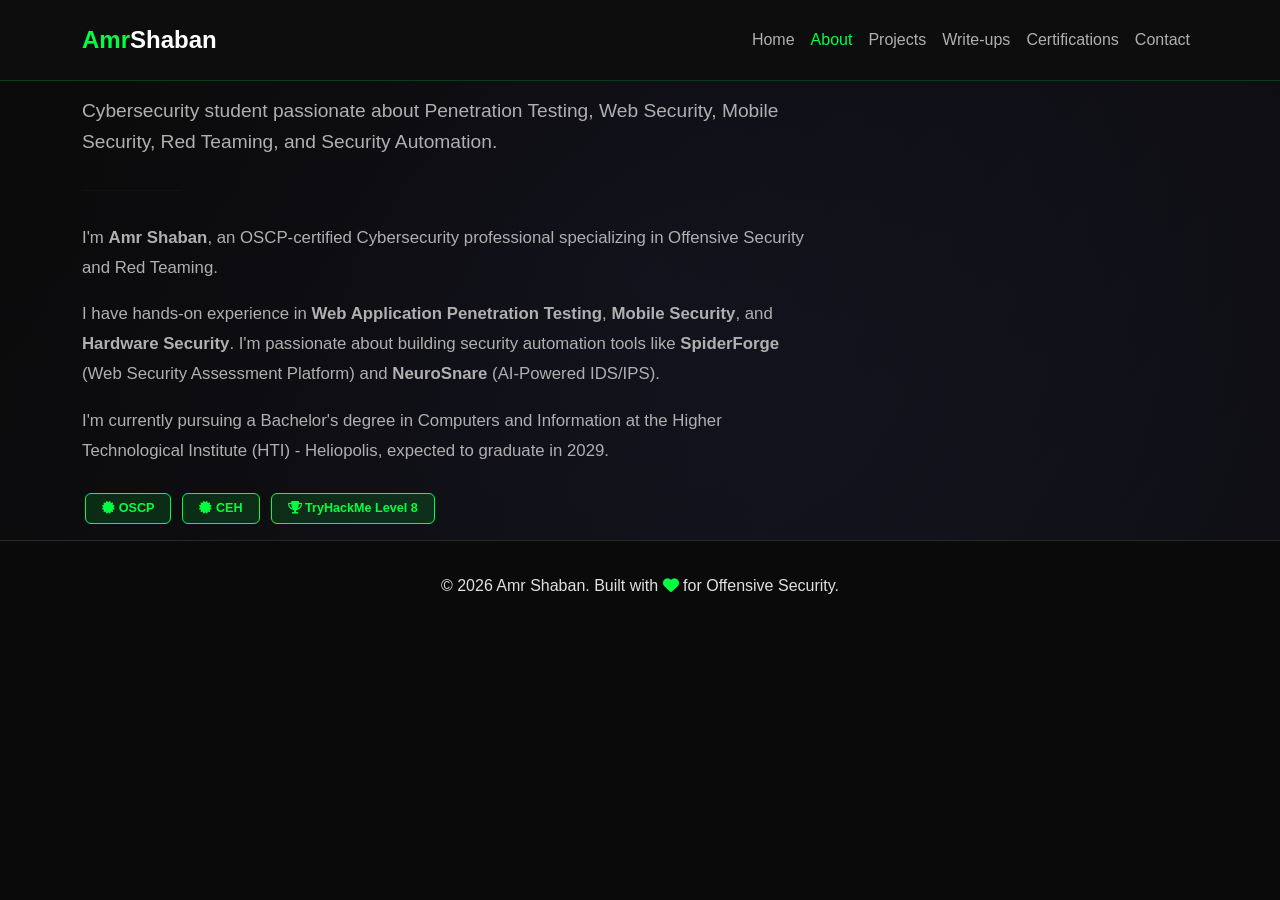
==== about.html @ fc45a438 "Create about.html" ====
<!DOCTYPE html>
<html lang="ar" dir="ltr">
<head>
    <meta charset="UTF-8">
    <meta name="viewport" content="width=device-width, initial-scale=1.0">
    <title>About | Amr Shaban</title>
    <link href="https://cdn.jsdelivr.net/npm/bootstrap@5.3.0/dist/css/bootstrap.min.css" rel="stylesheet">
    <link rel="stylesheet" href="https://cdnjs.cloudflare.com/ajax/libs/font-awesome/6.4.0/css/all.min.css">
    <link rel="stylesheet" href="css/style.css">
</head>
<body>

    <!-- ===== Navigation (نفس اللي في index) ===== -->
    <nav class="navbar navbar-expand-lg fixed-top">
        <div class="container">
            <a class="navbar-brand" href="index.html">Amr<span>Shaban</span></a>
            <button class="navbar-toggler" type="button" data-bs-toggle="collapse" data-bs-target="#navbarNav">
                <span class="navbar-toggler-icon"></span>
            </button>
            <div class="collapse navbar-collapse" id="navbarNav">
                <ul class="navbar-nav ms-auto">
                    <li class="nav-item"><a class="nav-link" href="index.html">Home</a></li>
                    <li class="nav-item"><a class="nav-link active" href="about.html">About</a></li>
                    <li class="nav-item"><a class="nav-link" href="projects.html">Projects</a></li>
                    <li class="nav-item"><a class="nav-link" href="writeups.html">Write-ups</a></li>
                    <li class="nav-item"><a class="nav-link" href="certifications.html">Certifications</a></li>
                    <li class="nav-item"><a class="nav-link" href="contact.html">Contact</a></li>
                </ul>
            </div>
        </div>
    </nav>

    <!-- ===== About Section ===== -->
    <section class="hero" style="min-height:60vh;">
        <div class="container">
            <div class="row">
                <div class="col-lg-8">
                    <h1>About <span class="highlight">Me</span></h1>
                    <p class="subtitle" style="font-size:1.2rem;">
                        Cybersecurity student passionate about Penetration Testing, Web Security,
                        Mobile Security, Red Teaming, and Security Automation.
                    </p>
                    <hr style="border-color:#00ff4133;width:100px;margin:2rem 0;">
                    <div style="color:#b0b0b0;font-size:1.05rem;line-height:1.8;">
                        <p>
                            I'm <strong>Amr Shaban</strong>, an OSCP-certified Cybersecurity professional
                            specializing in Offensive Security and Red Teaming.
                        </p>
                        <p>
                            I have hands-on experience in <strong>Web Application Penetration Testing</strong>,
                            <strong>Mobile Security</strong>, and <strong>Hardware Security</strong>.
                            I'm passionate about building security automation tools like
                            <strong>SpiderForge</strong> (Web Security Assessment Platform) and
                            <strong>NeuroSnare</strong> (AI-Powered IDS/IPS).
                        </p>
                        <p>
                            I'm currently pursuing a Bachelor's degree in Computers and Information
                            at the Higher Technological Institute (HTI) - Heliopolis, expected to graduate in 2029.
                        </p>
                        <div class="mt-4">
                            <span class="badge" style="background:#00ff4122;color:#00ff41;border:1px solid #00ff41;padding:0.5rem 1rem;margin:0.2rem;">
                                <i class="fas fa-certificate"></i> OSCP
                            </span>
                            <span class="badge" style="background:#00ff4122;color:#00ff41;border:1px solid #00ff41;padding:0.5rem 1rem;margin:0.2rem;">
                                <i class="fas fa-certificate"></i> CEH
                            </span>
                            <span class="badge" style="background:#00ff4122;color:#00ff41;border:1px solid #00ff41;padding:0.5rem 1rem;margin:0.2rem;">
                                <i class="fas fa-trophy"></i> TryHackMe Level 8
                            </span>
                        </div>
                    </div>
                </div>
            </div>
        </div>
    </section>

    <!-- ===== Footer ===== -->
    <footer class="footer">
        <div class="container">
            <p class="mb-0">&copy; 2026 Amr Shaban. Built with <i class="fas fa-heart" style="color:#00ff41;"></i> for Offensive Security.</p>
        </div>
    </footer>

    <script src="https://cdn.jsdelivr.net/npm/bootstrap@5.3.0/dist/js/bootstrap.bundle.min.js"></script>
    <script src="js/main.js"></script>
</body>
</html>
---- css/style.css ----
/* ===== General Reset ===== */
* {
    margin: 0;
    padding: 0;
    box-sizing: border-box;
}

body {
    font-family: 'Segoe UI', Tahoma, Geneva, Verdana, sans-serif;
    background-color: #0a0a0a;
    color: #e0e0e0;
    line-height: 1.6;
}

/* ===== Scrollbar ===== */
::-webkit-scrollbar {
    width: 8px;
}
::-webkit-scrollbar-track {
    background: #1a1a1a;
}
::-webkit-scrollbar-thumb {
    background: #00ff41;
    border-radius: 4px;
}

/* ===== Navigation ===== */
.navbar {
    background-color: #0d0d0d !important;
    border-bottom: 1px solid #00ff4133;
    padding: 1rem 0;
}

.navbar-brand {
    color: #00ff41 !important;
    font-weight: bold;
    font-size: 1.5rem;
}

.navbar-brand span {
    color: #ffffff;
}

.nav-link {
    color: #b0b0b0 !important;
    transition: color 0.3s ease;
    font-weight: 500;
}

.nav-link:hover {
    color: #00ff41 !important;
}

.nav-link.active {
    color: #00ff41 !important;
}

/* ===== Hero Section ===== */
.hero {
    min-height: 90vh;
    display: flex;
    align-items: center;
    background: linear-gradient(135deg, #0a0a0a 0%, #1a1a2e 100%);
    position: relative;
    overflow: hidden;
}

.hero::before {
    content: '';
    position: absolute;
    top: -50%;
    left: -50%;
    width: 200%;
    height: 200%;
    background: radial-gradient(circle at center, transparent 0%, #0a0a0a 70%);
    z-index: 0;
}

.hero .container {
    position: relative;
    z-index: 1;
}

.hero h1 {
    font-size: 3.5rem;
    font-weight: 700;
    color: #ffffff;
}

.hero h1 .highlight {
    color: #00ff41;
}

.hero .subtitle {
    font-size: 1.3rem;
    color: #b0b0b0;
    margin: 1rem 0 2rem;
}

.hero .badge-group {
    margin: 1.5rem 0;
}

.hero .badge-group .badge {
    background-color: #00ff4122;
    color: #00ff41;
    border: 1px solid #00ff41;
    padding: 0.5rem 1rem;
    margin: 0.25rem;
    font-size: 0.9rem;
}

.hero .btn-group-custom .btn {
    margin: 0.25rem;
    padding: 0.6rem 1.5rem;
    border-radius: 4px;
    font-weight: 500;
    transition: all 0.3s ease;
}

.btn-primary-custom {
    background-color: #00ff41;
    color: #0a0a0a;
    border: none;
}

.btn-primary-custom:hover {
    background-color: #00cc33;
    color: #0a0a0a;
    transform: translateY(-2px);
    box-shadow: 0 0 20px #00ff4166;
}

.btn-outline-custom {
    background-color: transparent;
    color: #00ff41;
    border: 1px solid #00ff41;
}

.btn-outline-custom:hover {
    background-color: #00ff41;
    color: #0a0a0a;
    transform: translateY(-2px);
}

/* ===== Sections ===== */
.section-title {
    font-size: 2.5rem;
    font-weight: 700;
    color: #ffffff;
    margin-bottom: 0.5rem;
}

.section-title .highlight {
    color: #00ff41;
}

.section-subtitle {
    color: #888888;
    font-size: 1.1rem;
    margin-bottom: 3rem;
}

.section-dark {
    background-color: #0d0d0d;
    padding: 5rem 0;
}

.section-darker {
    background-color: #0a0a0a;
    padding: 5rem 0;
}

/* ===== Cards ===== */
.card-custom {
    background-color: #141414;
    border: 1px solid #2a2a2a;
    border-radius: 8px;
    padding: 1.5rem;
    transition: all 0.3s ease;
    height: 100%;
}

.card-custom:hover {
    transform: translateY(-5px);
    border-color: #00ff41;
    box-shadow: 0 0 30px #00ff4111;
}

.card-custom .card-icon {
    font-size: 2.5rem;
    margin-bottom: 1rem;
}

.card-custom h5 {
    color: #ffffff;
    font-weight: 600;
}

.card-custom p {
    color: #b0b0b0;
    font-size: 0.95rem;
}

.card-custom .tech-tag {
    display: inline-block;
    background-color: #1a1a2e;
    color: #00ff41;
    padding: 0.2rem 0.8rem;
    border-radius: 20px;
    font-size: 0.75rem;
    margin: 0.2rem 0.1rem;
}

/* ===== Project Cards ===== */
.project-card {
    background-color: #141414;
    border: 1px solid #2a2a2a;
    border-radius: 8px;
    overflow: hidden;
    transition: all 0.3s ease;
    height: 100%;
}

.project-card:hover {
    transform: translateY(-5px);
    border-color: #00ff41;
    box-shadow: 0 0 30px #00ff4111;
}

.project-card .card-body {
    padding: 1.5rem;
}

.project-card .card-body h5 {
    color: #ffffff;
    font-weight: 600;
}

.project-card .card-body p {
    color: #b0b0b0;
    font-size: 0.95rem;
}

.project-card .card-body .tech-tag {
    display: inline-block;
    background-color: #1a1a2e;
    color: #00ff41;
    padding: 0.2rem 0.8rem;
    border-radius: 20px;
    font-size: 0.75rem;
    margin: 0.2rem 0.1rem;
}

/* ===== Certifications ===== */
.cert-card {
    background-color: #141414;
    border: 1px solid #2a2a2a;
    border-radius: 8px;
    padding: 1.5rem;
    text-align: center;
    transition: all 0.3s ease;
    height: 100%;
}

.cert-card:hover {
    border-color: #00ff41;
    transform: translateY(-3px);
}

.cert-card .cert-icon {
    font-size: 2.5rem;
    margin-bottom: 0.5rem;
}

.cert-card h6 {
    color: #ffffff;
    font-weight: 600;
}

.cert-card .cert-date {
    color: #888888;
    font-size: 0.8rem;
}

/* ===== Skills ===== */
.skill-category {
    background-color: #141414;
    border: 1px solid #2a2a2a;
    border-radius: 8px;
    padding: 1.5rem;
    height: 100%;
}

.skill-category h6 {
    color: #00ff41;
    font-weight: 600;
    margin-bottom: 1rem;
}

.skill-category .skill-tag {
    display: inline-block;
    background-color: #1a1a2e;
    color: #e0e0e0;
    padding: 0.3rem 1rem;
    border-radius: 20px;
    font-size: 0.85rem;
    margin: 0.2rem;
}

/* ===== Footer ===== */
.footer {
    background-color: #0a0a0a;
    border-top: 1px solid #2a2a2a;
    padding: 2rem 0;
    text-align: center;
}

.footer a {
    color: #888888;
    transition: color 0.3s ease;
    margin: 0 0.5rem;
}

.footer a:hover {
    color: #00ff41;
}

/* ===== Responsive ===== */
@media (max-width: 768px) {
    .hero h1 {
        font-size: 2.2rem;
    }
    .hero .subtitle {
        font-size: 1rem;
    }
    .section-title {
        font-size: 2rem;
    }
    .hero {
        min-height: 70vh;
    }
}
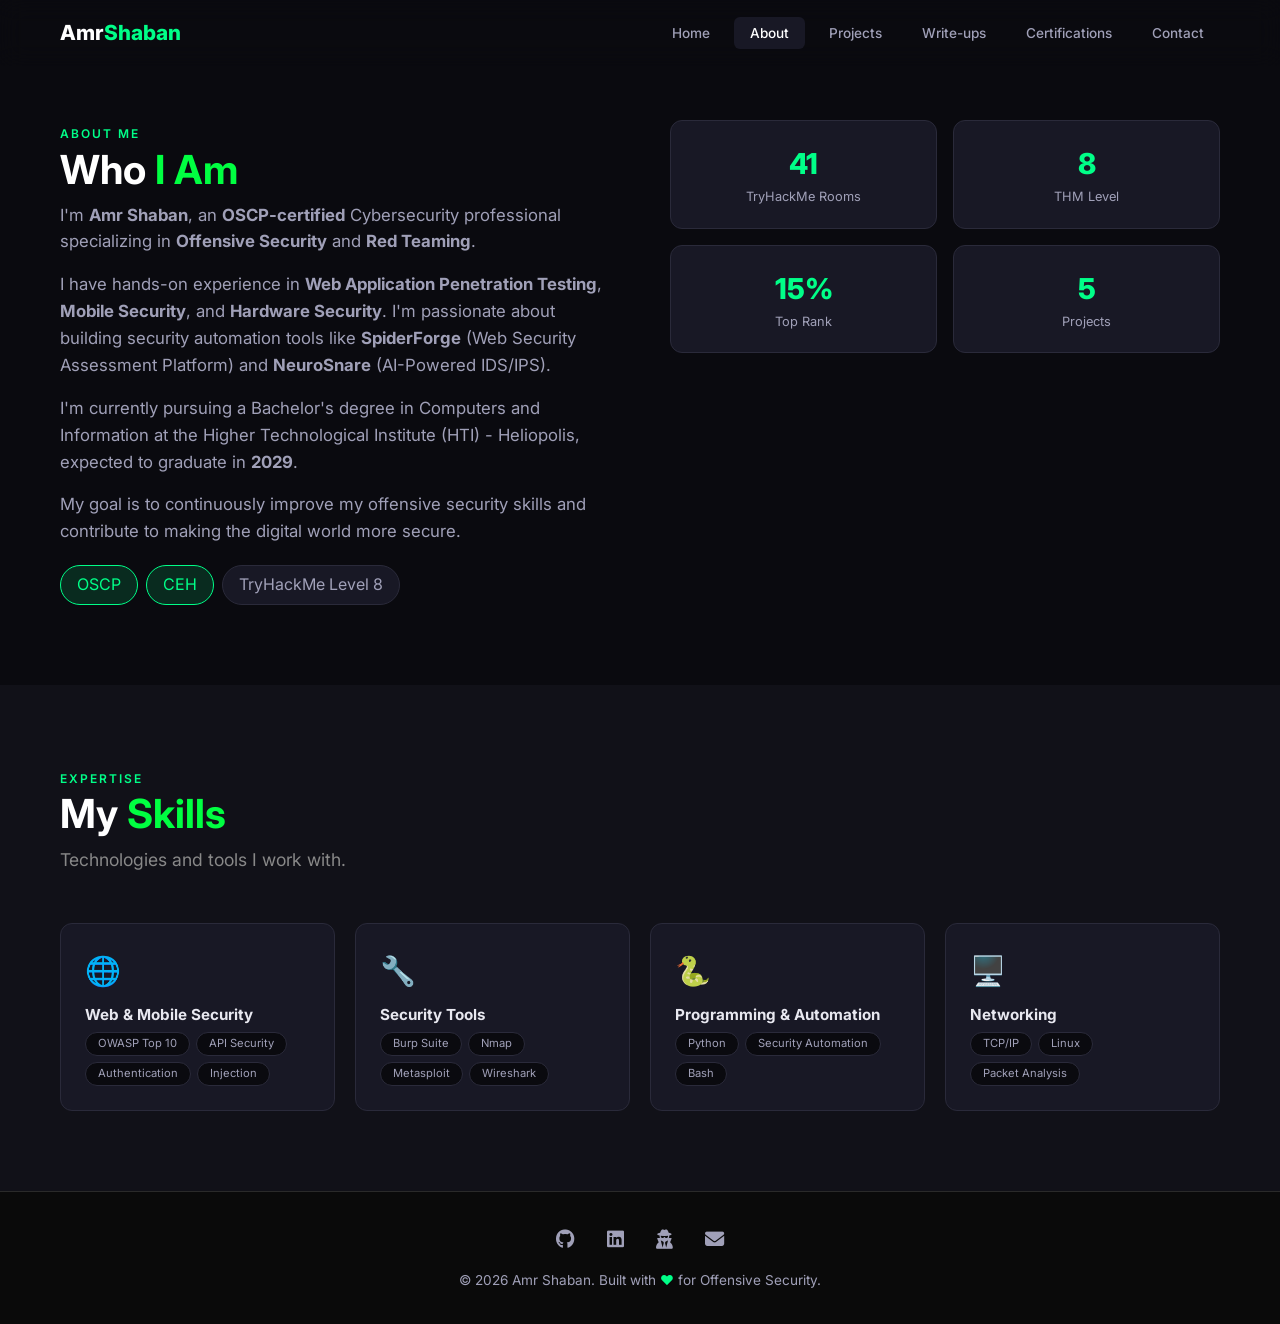
==== commit 4a7aa4ec: "Update about.html for language and structure changes" ====
--- a/about.html
+++ b/about.html
@@ -1,73 +1,120 @@
 <!DOCTYPE html>
-<html lang="ar" dir="ltr">
+<html lang="en">
 <head>
     <meta charset="UTF-8">
     <meta name="viewport" content="width=device-width, initial-scale=1.0">
     <title>About | Amr Shaban</title>
-    <link href="https://cdn.jsdelivr.net/npm/bootstrap@5.3.0/dist/css/bootstrap.min.css" rel="stylesheet">
+    <link rel="stylesheet" href="css/style.css">
     <link rel="stylesheet" href="https://cdnjs.cloudflare.com/ajax/libs/font-awesome/6.4.0/css/all.min.css">
-    <link rel="stylesheet" href="css/style.css">
 </head>
 <body>
 
-    <!-- ===== Navigation (نفس اللي في index) ===== -->
-    <nav class="navbar navbar-expand-lg fixed-top">
+    <!-- ===== Navigation ===== -->
+    <nav class="navbar" id="navbar">
         <div class="container">
-            <a class="navbar-brand" href="index.html">Amr<span>Shaban</span></a>
-            <button class="navbar-toggler" type="button" data-bs-toggle="collapse" data-bs-target="#navbarNav">
-                <span class="navbar-toggler-icon"></span>
+            <a href="index.html" class="logo">Amr<span>Shaban</span></a>
+            <ul class="nav-links" id="navLinks">
+                <li><a href="index.html">Home</a></li>
+                <li><a href="about.html" class="active">About</a></li>
+                <li><a href="projects.html">Projects</a></li>
+                <li><a href="writeups.html">Write-ups</a></li>
+                <li><a href="certifications.html">Certifications</a></li>
+                <li><a href="contact.html">Contact</a></li>
+            </ul>
+            <button class="hamburger" id="hamburger" aria-label="Toggle menu">
+                <span></span><span></span><span></span>
             </button>
-            <div class="collapse navbar-collapse" id="navbarNav">
-                <ul class="navbar-nav ms-auto">
-                    <li class="nav-item"><a class="nav-link" href="index.html">Home</a></li>
-                    <li class="nav-item"><a class="nav-link active" href="about.html">About</a></li>
-                    <li class="nav-item"><a class="nav-link" href="projects.html">Projects</a></li>
-                    <li class="nav-item"><a class="nav-link" href="writeups.html">Write-ups</a></li>
-                    <li class="nav-item"><a class="nav-link" href="certifications.html">Certifications</a></li>
-                    <li class="nav-item"><a class="nav-link" href="contact.html">Contact</a></li>
-                </ul>
-            </div>
         </div>
     </nav>
 
     <!-- ===== About Section ===== -->
-    <section class="hero" style="min-height:60vh;">
+    <section class="section" style="padding-top:120px;">
         <div class="container">
-            <div class="row">
-                <div class="col-lg-8">
-                    <h1>About <span class="highlight">Me</span></h1>
-                    <p class="subtitle" style="font-size:1.2rem;">
-                        Cybersecurity student passionate about Penetration Testing, Web Security,
-                        Mobile Security, Red Teaming, and Security Automation.
+            <div class="about-grid">
+                <div class="about-text">
+                    <span class="section-label">About Me</span>
+                    <h2 class="section-title">Who <span class="highlight">I Am</span></h2>
+                    <p>
+                        I'm <strong>Amr Shaban</strong>, an <strong>OSCP-certified</strong> Cybersecurity professional
+                        specializing in <strong>Offensive Security</strong> and <strong>Red Teaming</strong>.
                     </p>
-                    <hr style="border-color:#00ff4133;width:100px;margin:2rem 0;">
-                    <div style="color:#b0b0b0;font-size:1.05rem;line-height:1.8;">
-                        <p>
-                            I'm <strong>Amr Shaban</strong>, an OSCP-certified Cybersecurity professional
-                            specializing in Offensive Security and Red Teaming.
-                        </p>
-                        <p>
-                            I have hands-on experience in <strong>Web Application Penetration Testing</strong>,
-                            <strong>Mobile Security</strong>, and <strong>Hardware Security</strong>.
-                            I'm passionate about building security automation tools like
-                            <strong>SpiderForge</strong> (Web Security Assessment Platform) and
-                            <strong>NeuroSnare</strong> (AI-Powered IDS/IPS).
-                        </p>
-                        <p>
-                            I'm currently pursuing a Bachelor's degree in Computers and Information
-                            at the Higher Technological Institute (HTI) - Heliopolis, expected to graduate in 2029.
-                        </p>
-                        <div class="mt-4">
-                            <span class="badge" style="background:#00ff4122;color:#00ff41;border:1px solid #00ff41;padding:0.5rem 1rem;margin:0.2rem;">
-                                <i class="fas fa-certificate"></i> OSCP
-                            </span>
-                            <span class="badge" style="background:#00ff4122;color:#00ff41;border:1px solid #00ff41;padding:0.5rem 1rem;margin:0.2rem;">
-                                <i class="fas fa-certificate"></i> CEH
-                            </span>
-                            <span class="badge" style="background:#00ff4122;color:#00ff41;border:1px solid #00ff41;padding:0.5rem 1rem;margin:0.2rem;">
-                                <i class="fas fa-trophy"></i> TryHackMe Level 8
-                            </span>
-                        </div>
+                    <p>
+                        I have hands-on experience in <strong>Web Application Penetration Testing</strong>,
+                        <strong>Mobile Security</strong>, and <strong>Hardware Security</strong>.
+                        I'm passionate about building security automation tools like
+                        <strong>SpiderForge</strong> (Web Security Assessment Platform) and
+                        <strong>NeuroSnare</strong> (AI-Powered IDS/IPS).
+                    </p>
+                    <p>
+                        I'm currently pursuing a Bachelor's degree in Computers and Information
+                        at the Higher Technological Institute (HTI) - Heliopolis,
+                        expected to graduate in <strong>2029</strong>.
+                    </p>
+                    <p>
+                        My goal is to continuously improve my offensive security skills and
+                        contribute to making the digital world more secure.
+                    </p>
+                    <div style="margin-top:20px;display:flex;flex-wrap:wrap;gap:8px;">
+                        <span class="badge" style="background:var(--accent-dim);color:var(--accent);padding:6px 16px;border-radius:20px;border:1px solid var(--accent);">OSCP</span>
+                        <span class="badge" style="background:var(--accent-dim);color:var(--accent);padding:6px 16px;border-radius:20px;border:1px solid var(--accent);">CEH</span>
+                        <span class="badge" style="background:var(--bg-card);color:var(--text-secondary);padding:6px 16px;border-radius:20px;border:1px solid var(--border);">TryHackMe Level 8</span>
+                    </div>
+                </div>
+
+                <div class="about-stats">
+                    <div class="stat-card"><div class="number">41</div><div class="label">TryHackMe Rooms</div></div>
+                    <div class="stat-card"><div class="number">8</div><div class="label">THM Level</div></div>
+                    <div class="stat-card"><div class="number">15%</div><div class="label">Top Rank</div></div>
+                    <div class="stat-card"><div class="number">5</div><div class="label">Projects</div></div>
+                </div>
+            </div>
+        </div>
+    </section>
+
+    <!-- ===== Skills Section ===== -->
+    <section class="section" style="background:var(--bg-secondary);">
+        <div class="container">
+            <span class="section-label">Expertise</span>
+            <h2 class="section-title">My <span class="highlight">Skills</span></h2>
+            <p class="section-subtitle">Technologies and tools I work with.</p>
+
+            <div class="skills-grid" style="margin-top:40px;">
+                <div class="skill-card">
+                    <div class="skill-icon">🌐</div>
+                    <h5>Web & Mobile Security</h5>
+                    <div class="skill-tags">
+                        <span>OWASP Top 10</span>
+                        <span>API Security</span>
+                        <span>Authentication</span>
+                        <span>Injection</span>
+                    </div>
+                </div>
+                <div class="skill-card">
+                    <div class="skill-icon">🔧</div>
+                    <h5>Security Tools</h5>
+                    <div class="skill-tags">
+                        <span>Burp Suite</span>
+                        <span>Nmap</span>
+                        <span>Metasploit</span>
+                        <span>Wireshark</span>
+                    </div>
+                </div>
+                <div class="skill-card">
+                    <div class="skill-icon">🐍</div>
+                    <h5>Programming & Automation</h5>
+                    <div class="skill-tags">
+                        <span>Python</span>
+                        <span>Security Automation</span>
+                        <span>Bash</span>
+                    </div>
+                </div>
+                <div class="skill-card">
+                    <div class="skill-icon">🖥️</div>
+                    <h5>Networking</h5>
+                    <div class="skill-tags">
+                        <span>TCP/IP</span>
+                        <span>Linux</span>
+                        <span>Packet Analysis</span>
                     </div>
                 </div>
             </div>
@@ -77,11 +124,16 @@
     <!-- ===== Footer ===== -->
     <footer class="footer">
         <div class="container">
-            <p class="mb-0">&copy; 2026 Amr Shaban. Built with <i class="fas fa-heart" style="color:#00ff41;"></i> for Offensive Security.</p>
+            <div class="social-links">
+                <a href="https://github.com/milesmaro2006-dev" target="_blank"><i class="fab fa-github"></i></a>
+                <a href="https://www.linkedin.com/in/amr-shaban-2465153a6" target="_blank"><i class="fab fa-linkedin"></i></a>
+                <a href="https://tryhackme.com/p/Amrshaban2006" target="_blank"><i class="fas fa-user-secret"></i></a>
+                <a href="mailto:[your-email]"><i class="fas fa-envelope"></i></a>
+            </div>
+            <p>&copy; 2026 Amr Shaban. Built with <span class="heart">❤</span> for Offensive Security.</p>
         </div>
     </footer>
 
-    <script src="https://cdn.jsdelivr.net/npm/bootstrap@5.3.0/dist/js/bootstrap.bundle.min.js"></script>
     <script src="js/main.js"></script>
 </body>
-</html>
+    </html>
--- a/css/style.css
+++ b/css/style.css
@@ -1,40 +1,679 @@
-/* ===== General Reset ===== */
+/* ===== Google Fonts ===== */
+@import url('https://fonts.googleapis.com/css2?family=Inter:wght@400;500;600;700;800&family=Fira+Code:wght@400;600&display=swap');
+
+/* ===== Root Variables ===== */
+:root {
+    --bg-primary: #0a0a0f;
+    --bg-secondary: #111118;
+    --bg-card: #181825;
+    --bg-card-hover: #1f1f35;
+    --text-primary: #e8e8f0;
+    --text-secondary: #a0a0b8;
+    --accent: #00ff88;
+    --accent-dim: #00ff8822;
+    --accent-glow: 0 0 40px #00ff8844;
+    --border: #2a2a3a;
+    --radius: 12px;
+    --transition: 0.3s cubic-bezier(0.4, 0, 0.2, 1);
+}
+
+/* ===== Reset ===== */
 * {
     margin: 0;
     padding: 0;
     box-sizing: border-box;
 }
 
+html {
+    scroll-behavior: smooth;
+}
+
 body {
-    font-family: 'Segoe UI', Tahoma, Geneva, Verdana, sans-serif;
-    background-color: #0a0a0a;
-    color: #e0e0e0;
+    font-family: 'Inter', -apple-system, BlinkMacSystemFont, sans-serif;
+    background-color: var(--bg-primary);
+    color: var(--text-primary);
     line-height: 1.6;
+    overflow-x: hidden;
 }
 
 /* ===== Scrollbar ===== */
-::-webkit-scrollbar {
-    width: 8px;
-}
-::-webkit-scrollbar-track {
-    background: #1a1a1a;
-}
-::-webkit-scrollbar-thumb {
-    background: #00ff41;
-    border-radius: 4px;
+::-webkit-scrollbar { width: 6px; }
+::-webkit-scrollbar-track { background: var(--bg-secondary); }
+::-webkit-scrollbar-thumb { background: var(--accent); border-radius: 3px; }
+
+/* ===== Container ===== */
+.container {
+    max-width: 1200px;
+    margin: 0 auto;
+    padding: 0 20px;
+}
+
+/* ===== Typography ===== */
+h1, h2, h3, h4, h5, h6 {
+    font-weight: 700;
+    line-height: 1.2;
+}
+
+a {
+    color: var(--accent);
+    text-decoration: none;
+    transition: var(--transition);
+}
+
+a:hover {
+    color: #fff;
+}
+
+/* ===== Section Common ===== */
+.section {
+    padding: 80px 0;
+}
+
+.section-label {
+    font-size: 0.75rem;
+    font-weight: 600;
+    text-transform: uppercase;
+    letter-spacing: 2px;
+    color: var(--accent);
+    margin-bottom: 8px;
+}
+
+.section-title {
+    font-size: 2.5rem;
+    font-weight: 800;
+    margin-bottom: 12px;
+}
+
+.section-title .highlight {
+    color: var(--accent);
+}
+
+.section-subtitle {
+    font-size: 1.1rem;
+    color: var(--text-secondary);
+    max-width: 600px;
+}
+
+/* ===== Buttons ===== */
+.btn-primary {
+    display: inline-flex;
+    align-items: center;
+    gap: 8px;
+    background: var(--accent);
+    color: #0a0a0f;
+    padding: 12px 28px;
+    border-radius: 8px;
+    font-weight: 600;
+    font-size: 0.9rem;
+    transition: var(--transition);
+    border: none;
+    cursor: pointer;
+}
+
+.btn-primary:hover {
+    transform: translateY(-2px);
+    box-shadow: var(--accent-glow);
+    color: #0a0a0f;
+}
+
+.btn-outline {
+    display: inline-flex;
+    align-items: center;
+    gap: 8px;
+    background: transparent;
+    color: var(--text-primary);
+    padding: 12px 28px;
+    border-radius: 8px;
+    font-weight: 600;
+    font-size: 0.9rem;
+    border: 1px solid var(--border);
+    transition: var(--transition);
+    cursor: pointer;
+}
+
+.btn-outline:hover {
+    border-color: var(--accent);
+    color: var(--accent);
+    transform: translateY(-2px);
+}
+
+.btn-sm {
+    padding: 8px 18px;
+    font-size: 0.8rem;
 }
 
 /* ===== Navigation ===== */
 .navbar {
-    background-color: #0d0d0d !important;
-    border-bottom: 1px solid #00ff4133;
-    padding: 1rem 0;
-}
-
-.navbar-brand {
-    color: #00ff41 !important;
-    font-weight: bold;
+    position: fixed;
+    top: 0;
+    left: 0;
+    right: 0;
+    z-index: 1000;
+    padding: 16px 0;
+    background: rgba(10, 10, 15, 0.8);
+    backdrop-filter: blur(12px);
+    border-bottom: 1px solid transparent;
+    transition: var(--transition);
+}
+
+.navbar.scrolled {
+    border-bottom-color: var(--border);
+}
+
+.navbar .container {
+    display: flex;
+    justify-content: space-between;
+    align-items: center;
+}
+
+.navbar .logo {
+    font-size: 1.3rem;
+    font-weight: 800;
+    color: #fff;
+}
+
+.navbar .logo span {
+    color: var(--accent);
+}
+
+.navbar .nav-links {
+    display: flex;
+    gap: 8px;
+    list-style: none;
+}
+
+.navbar .nav-links a {
+    color: var(--text-secondary);
+    padding: 8px 16px;
+    border-radius: 6px;
+    font-size: 0.85rem;
+    font-weight: 500;
+    transition: var(--transition);
+}
+
+.navbar .nav-links a:hover,
+.navbar .nav-links a.active {
+    color: #fff;
+    background: var(--bg-card);
+}
+
+/* Mobile Menu */
+.navbar .hamburger {
+    display: none;
+    flex-direction: column;
+    gap: 5px;
+    cursor: pointer;
+    background: none;
+    border: none;
+    padding: 4px;
+}
+
+.navbar .hamburger span {
+    width: 25px;
+    height: 2px;
+    background: #fff;
+    border-radius: 2px;
+    transition: var(--transition);
+}
+
+@media (max-width: 768px) {
+    .navbar .nav-links {
+        display: none;
+        flex-direction: column;
+        position: absolute;
+        top: 100%;
+        left: 0;
+        right: 0;
+        background: var(--bg-primary);
+        padding: 20px;
+        border-bottom: 1px solid var(--border);
+    }
+    .navbar .nav-links.open { display: flex; }
+    .navbar .hamburger { display: flex; }
+}
+
+/* ===== Hero Section ===== */
+.hero {
+    min-height: 100vh;
+    display: flex;
+    align-items: center;
+    padding: 100px 0 60px;
+    position: relative;
+    overflow: hidden;
+}
+
+.hero::before {
+    content: '';
+    position: absolute;
+    top: -50%;
+    right: -30%;
+    width: 600px;
+    height: 600px;
+    background: radial-gradient(circle, var(--accent-dim) 0%, transparent 70%);
+    pointer-events: none;
+}
+
+.hero .hero-content {
+    position: relative;
+    z-index: 1;
+}
+
+.hero .hero-badge {
+    display: inline-block;
+    background: var(--accent-dim);
+    color: var(--accent);
+    padding: 4px 14px;
+    border-radius: 20px;
+    font-size: 0.75rem;
+    font-weight: 600;
+    margin-bottom: 16px;
+    border: 1px solid var(--accent);
+}
+
+.hero h1 {
+    font-size: 3.5rem;
+    font-weight: 800;
+    margin-bottom: 8px;
+}
+
+.hero h1 .highlight {
+    color: var(--accent);
+}
+
+.hero .subtitle {
+    font-size: 1.2rem;
+    color: var(--text-secondary);
+    margin-bottom: 8px;
+}
+
+.hero .subtitle-2 {
+    font-size: 1rem;
+    color: var(--text-secondary);
+    margin-bottom: 24px;
+}
+
+.hero .badge-group {
+    display: flex;
+    flex-wrap: wrap;
+    gap: 8px;
+    margin-bottom: 28px;
+}
+
+.hero .badge-group .badge {
+    background: var(--bg-card);
+    color: var(--text-secondary);
+    padding: 6px 16px;
+    border-radius: 20px;
+    font-size: 0.8rem;
+    border: 1px solid var(--border);
+}
+
+.hero .badge-group .badge.highlight {
+    border-color: var(--accent);
+    color: var(--accent);
+}
+
+.hero .btn-group {
+    display: flex;
+    flex-wrap: wrap;
+    gap: 10px;
+}
+
+/* Hero Terminal */
+.hero .terminal {
+    background: var(--bg-secondary);
+    border: 1px solid var(--border);
+    border-radius: var(--radius);
+    padding: 20px 24px;
+    font-family: 'Fira Code', monospace;
+    font-size: 0.8rem;
+    color: var(--text-secondary);
+    position: relative;
+    z-index: 1;
+    margin-top: 40px;
+}
+
+.hero .terminal .line {
+    display: flex;
+    gap: 12px;
+    padding: 2px 0;
+}
+
+.hero .terminal .prompt {
+    color: var(--accent);
+}
+
+.hero .terminal .cmd {
+    color: #fff;
+}
+
+.hero .terminal .output {
+    color: var(--text-secondary);
+    padding-left: 20px;
+}
+
+@media (max-width: 768px) {
+    .hero h1 { font-size: 2.2rem; }
+    .hero .subtitle { font-size: 1rem; }
+    .hero .btn-group .btn-primary,
+    .hero .btn-group .btn-outline {
+        width: 100%;
+        justify-content: center;
+    }
+}
+
+/* ===== About Section ===== */
+.about-grid {
+    display: grid;
+    grid-template-columns: 1fr 1fr;
+    gap: 60px;
+    align-items: start;
+}
+
+.about-text p {
+    color: var(--text-secondary);
+    margin-bottom: 16px;
+    font-size: 1.05rem;
+}
+
+.about-stats {
+    display: grid;
+    grid-template-columns: 1fr 1fr;
+    gap: 16px;
+}
+
+.about-stats .stat-card {
+    background: var(--bg-card);
+    border: 1px solid var(--border);
+    border-radius: var(--radius);
+    padding: 20px;
+    text-align: center;
+}
+
+.about-stats .stat-card .number {
+    font-size: 1.8rem;
+    font-weight: 800;
+    color: var(--accent);
+}
+
+.about-stats .stat-card .label {
+    font-size: 0.8rem;
+    color: var(--text-secondary);
+}
+
+@media (max-width: 768px) {
+    .about-grid { grid-template-columns: 1fr; gap: 40px; }
+}
+
+/* ===== Skills Section ===== */
+.skills-grid {
+    display: grid;
+    grid-template-columns: repeat(auto-fit, minmax(220px, 1fr));
+    gap: 20px;
+}
+
+.skill-card {
+    background: var(--bg-card);
+    border: 1px solid var(--border);
+    border-radius: var(--radius);
+    padding: 24px;
+    transition: var(--transition);
+}
+
+.skill-card:hover {
+    border-color: var(--accent);
+    transform: translateY(-4px);
+}
+
+.skill-card .skill-icon {
+    font-size: 1.8rem;
+    margin-bottom: 12px;
+}
+
+.skill-card h5 {
+    font-size: 0.95rem;
+    margin-bottom: 8px;
+}
+
+.skill-card .skill-tags {
+    display: flex;
+    flex-wrap: wrap;
+    gap: 6px;
+}
+
+.skill-card .skill-tags span {
+    background: var(--bg-primary);
+    color: var(--text-secondary);
+    padding: 2px 12px;
+    border-radius: 12px;
+    font-size: 0.7rem;
+    border: 1px solid var(--border);
+}
+
+/* ===== Projects Section ===== */
+.projects-grid {
+    display: grid;
+    grid-template-columns: repeat(auto-fit, minmax(300px, 1fr));
+    gap: 24px;
+}
+
+.project-card {
+    background: var(--bg-card);
+    border: 1px solid var(--border);
+    border-radius: var(--radius);
+    padding: 28px;
+    transition: var(--transition);
+}
+
+.project-card:hover {
+    border-color: var(--accent);
+    transform: translateY(-6px);
+    box-shadow: var(--accent-glow);
+}
+
+.project-card .project-icon {
+    font-size: 2.2rem;
+    margin-bottom: 12px;
+}
+
+.project-card h4 {
+    font-size: 1.1rem;
+    margin-bottom: 8px;
+}
+
+.project-card p {
+    color: var(--text-secondary);
+    font-size: 0.9rem;
+    margin-bottom: 16px;
+}
+
+.project-card .tech-tags {
+    display: flex;
+    flex-wrap: wrap;
+    gap: 6px;
+    margin-bottom: 16px;
+}
+
+.project-card .tech-tags span {
+    background: var(--bg-primary);
+    color: var(--text-secondary);
+    padding: 2px 12px;
+    border-radius: 12px;
+    font-size: 0.7rem;
+    border: 1px solid var(--border);
+}
+
+.project-card .project-links {
+    display: flex;
+    gap: 10px;
+}
+
+/* ===== Write-ups Section ===== */
+.writeups-grid {
+    display: grid;
+    grid-template-columns: repeat(auto-fit, minmax(280px, 1fr));
+    gap: 24px;
+}
+
+.writeup-card {
+    background: var(--bg-card);
+    border: 1px solid var(--border);
+    border-radius: var(--radius);
+    padding: 24px;
+    transition: var(--transition);
+}
+
+.writeup-card:hover {
+    border-color: var(--accent);
+    transform: translateY(-4px);
+}
+
+.writeup-card .writeup-icon {
+    font-size: 1.8rem;
+    margin-bottom: 8px;
+}
+
+.writeup-card h5 {
+    font-size: 1rem;
+    margin-bottom: 4px;
+}
+
+.writeup-card .writeup-meta {
+    color: var(--text-secondary);
+    font-size: 0.75rem;
+    margin-bottom: 8px;
+}
+
+.writeup-card p {
+    color: var(--text-secondary);
+    font-size: 0.85rem;
+    margin-bottom: 12px;
+}
+
+/* ===== Certifications Section ===== */
+.certs-grid {
+    display: grid;
+    grid-template-columns: repeat(auto-fit, minmax(180px, 1fr));
+    gap: 16px;
+}
+
+.cert-card {
+    background: var(--bg-card);
+    border: 1px solid var(--border);
+    border-radius: var(--radius);
+    padding: 20px;
+    text-align: center;
+    transition: var(--transition);
+}
+
+.cert-card:hover {
+    border-color: var(--accent);
+    transform: translateY(-3px);
+}
+
+.cert-card .cert-icon {
+    font-size: 2rem;
+    margin-bottom: 6px;
+}
+
+.cert-card h6 {
+    font-size: 0.85rem;
+    margin-bottom: 2px;
+}
+
+.cert-card .cert-org {
+    font-size: 0.7rem;
+    color: var(--text-secondary);
+}
+
+/* ===== Contact Section ===== */
+.contact-grid {
+    display: grid;
+    grid-template-columns: 1fr 1fr;
+    gap: 40px;
+}
+
+.contact-item {
+    display: flex;
+    align-items: center;
+    gap: 16px;
+    padding: 16px;
+    background: var(--bg-card);
+    border: 1px solid var(--border);
+    border-radius: var(--radius);
+    transition: var(--transition);
+}
+
+.contact-item:hover {
+    border-color: var(--accent);
+}
+
+.contact-item .contact-icon {
     font-size: 1.5rem;
+}
+
+.contact-item .contact-text {
+    font-size: 0.9rem;
+}
+
+.contact-item .contact-text .label {
+    color: var(--text-secondary);
+    font-size: 0.75rem;
+}
+
+@media (max-width: 768px) {
+    .contact-grid { grid-template-columns: 1fr; }
+}
+
+/* ===== Footer ===== */
+.footer {
+    background: var(--bg-secondary);
+    border-top: 1px solid var(--border);
+    padding: 40px 0;
+    text-align: center;
+}
+
+.footer .social-links {
+    display: flex;
+    justify-content: center;
+    gap: 16px;
+    margin-bottom: 16px;
+}
+
+.footer .social-links a {
+    color: var(--text-secondary);
+    font-size: 1.2rem;
+    transition: var(--transition);
+}
+
+.footer .social-links a:hover {
+    color: var(--accent);
+    transform: translateY(-2px);
+}
+
+.footer p {
+    color: var(--text-secondary);
+    font-size: 0.85rem;
+}
+
+.footer p .heart {
+    color: var(--accent);
+}
+
+/* ===== Animations ===== */
+@keyframes fadeUp {
+    from { opacity: 0; transform: translateY(30px); }
+    to { opacity: 1; transform: translateY(0); }
+}
+
+.fade-up {
+    animation: fadeUp 0.6s ease forwards;
+}
+
+.delay-1 { animation-delay: 0.1s; }
+.delay-2 { animation-delay: 0.2s; }
+.delay-3 { animation-delay: 0.3s; }
+.delay-4 { animation-delay: 0.4s; }    font-size: 1.5rem;
 }
 
 .navbar-brand span {
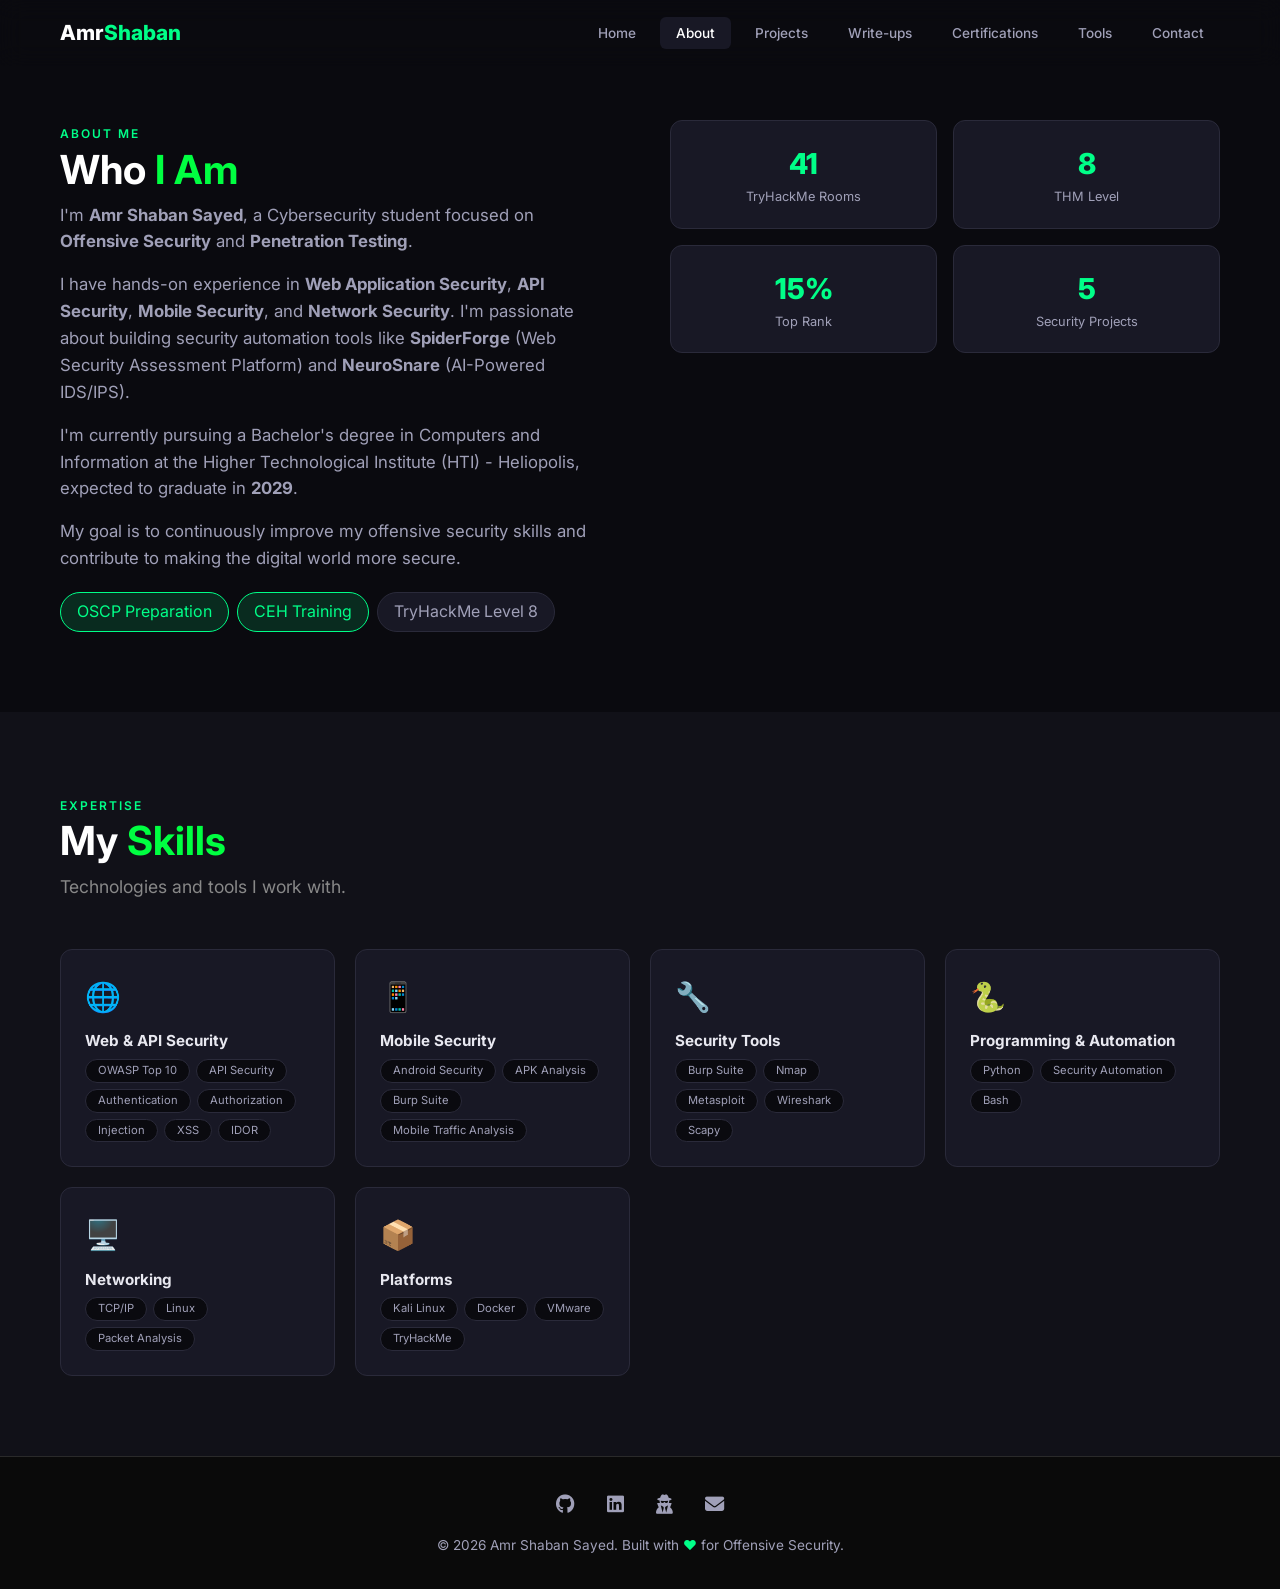
==== commit 70a17630: "Update personal information and skills in about.html" ====
--- a/about.html
+++ b/about.html
@@ -19,6 +19,7 @@
                 <li><a href="projects.html">Projects</a></li>
                 <li><a href="writeups.html">Write-ups</a></li>
                 <li><a href="certifications.html">Certifications</a></li>
+                <li><a href="tools.html">Tools</a></li>
                 <li><a href="contact.html">Contact</a></li>
             </ul>
             <button class="hamburger" id="hamburger" aria-label="Toggle menu">
@@ -35,15 +36,15 @@
                     <span class="section-label">About Me</span>
                     <h2 class="section-title">Who <span class="highlight">I Am</span></h2>
                     <p>
-                        I'm <strong>Amr Shaban</strong>, an <strong>OSCP-certified</strong> Cybersecurity professional
-                        specializing in <strong>Offensive Security</strong> and <strong>Red Teaming</strong>.
+                        I'm <strong>Amr Shaban Sayed</strong>, a Cybersecurity student focused on 
+                        <strong>Offensive Security</strong> and <strong>Penetration Testing</strong>.
                     </p>
                     <p>
-                        I have hands-on experience in <strong>Web Application Penetration Testing</strong>,
-                        <strong>Mobile Security</strong>, and <strong>Hardware Security</strong>.
-                        I'm passionate about building security automation tools like
-                        <strong>SpiderForge</strong> (Web Security Assessment Platform) and
-                        <strong>NeuroSnare</strong> (AI-Powered IDS/IPS).
+                        I have hands-on experience in <strong>Web Application Security</strong>,
+                        <strong>API Security</strong>, <strong>Mobile Security</strong>, and 
+                        <strong>Network Security</strong>. I'm passionate about building security 
+                        automation tools like <strong>SpiderForge</strong> (Web Security Assessment Platform) 
+                        and <strong>NeuroSnare</strong> (AI-Powered IDS/IPS).
                     </p>
                     <p>
                         I'm currently pursuing a Bachelor's degree in Computers and Information
@@ -55,8 +56,8 @@
                         contribute to making the digital world more secure.
                     </p>
                     <div style="margin-top:20px;display:flex;flex-wrap:wrap;gap:8px;">
-                        <span class="badge" style="background:var(--accent-dim);color:var(--accent);padding:6px 16px;border-radius:20px;border:1px solid var(--accent);">OSCP</span>
-                        <span class="badge" style="background:var(--accent-dim);color:var(--accent);padding:6px 16px;border-radius:20px;border:1px solid var(--accent);">CEH</span>
+                        <span class="badge" style="background:var(--accent-dim);color:var(--accent);padding:6px 16px;border-radius:20px;border:1px solid var(--accent);">OSCP Preparation</span>
+                        <span class="badge" style="background:var(--accent-dim);color:var(--accent);padding:6px 16px;border-radius:20px;border:1px solid var(--accent);">CEH Training</span>
                         <span class="badge" style="background:var(--bg-card);color:var(--text-secondary);padding:6px 16px;border-radius:20px;border:1px solid var(--border);">TryHackMe Level 8</span>
                     </div>
                 </div>
@@ -65,7 +66,7 @@
                     <div class="stat-card"><div class="number">41</div><div class="label">TryHackMe Rooms</div></div>
                     <div class="stat-card"><div class="number">8</div><div class="label">THM Level</div></div>
                     <div class="stat-card"><div class="number">15%</div><div class="label">Top Rank</div></div>
-                    <div class="stat-card"><div class="number">5</div><div class="label">Projects</div></div>
+                    <div class="stat-card"><div class="number">5</div><div class="label">Security Projects</div></div>
                 </div>
             </div>
         </div>
@@ -81,12 +82,25 @@
             <div class="skills-grid" style="margin-top:40px;">
                 <div class="skill-card">
                     <div class="skill-icon">🌐</div>
-                    <h5>Web & Mobile Security</h5>
+                    <h5>Web & API Security</h5>
                     <div class="skill-tags">
                         <span>OWASP Top 10</span>
                         <span>API Security</span>
                         <span>Authentication</span>
+                        <span>Authorization</span>
                         <span>Injection</span>
+                        <span>XSS</span>
+                        <span>IDOR</span>
+                    </div>
+                </div>
+                <div class="skill-card">
+                    <div class="skill-icon">📱</div>
+                    <h5>Mobile Security</h5>
+                    <div class="skill-tags">
+                        <span>Android Security</span>
+                        <span>APK Analysis</span>
+                        <span>Burp Suite</span>
+                        <span>Mobile Traffic Analysis</span>
                     </div>
                 </div>
                 <div class="skill-card">
@@ -97,6 +111,7 @@
                         <span>Nmap</span>
                         <span>Metasploit</span>
                         <span>Wireshark</span>
+                        <span>Scapy</span>
                     </div>
                 </div>
                 <div class="skill-card">
@@ -117,6 +132,16 @@
                         <span>Packet Analysis</span>
                     </div>
                 </div>
+                <div class="skill-card">
+                    <div class="skill-icon">📦</div>
+                    <h5>Platforms</h5>
+                    <div class="skill-tags">
+                        <span>Kali Linux</span>
+                        <span>Docker</span>
+                        <span>VMware</span>
+                        <span>TryHackMe</span>
+                    </div>
+                </div>
             </div>
         </div>
     </section>
@@ -130,10 +155,10 @@
                 <a href="https://tryhackme.com/p/Amrshaban2006" target="_blank"><i class="fas fa-user-secret"></i></a>
                 <a href="mailto:[your-email]"><i class="fas fa-envelope"></i></a>
             </div>
-            <p>&copy; 2026 Amr Shaban. Built with <span class="heart">❤</span> for Offensive Security.</p>
+            <p>&copy; 2026 Amr Shaban Sayed. Built with <span class="heart">❤</span> for Offensive Security.</p>
         </div>
     </footer>
 
     <script src="js/main.js"></script>
 </body>
-    </html>
+</html>
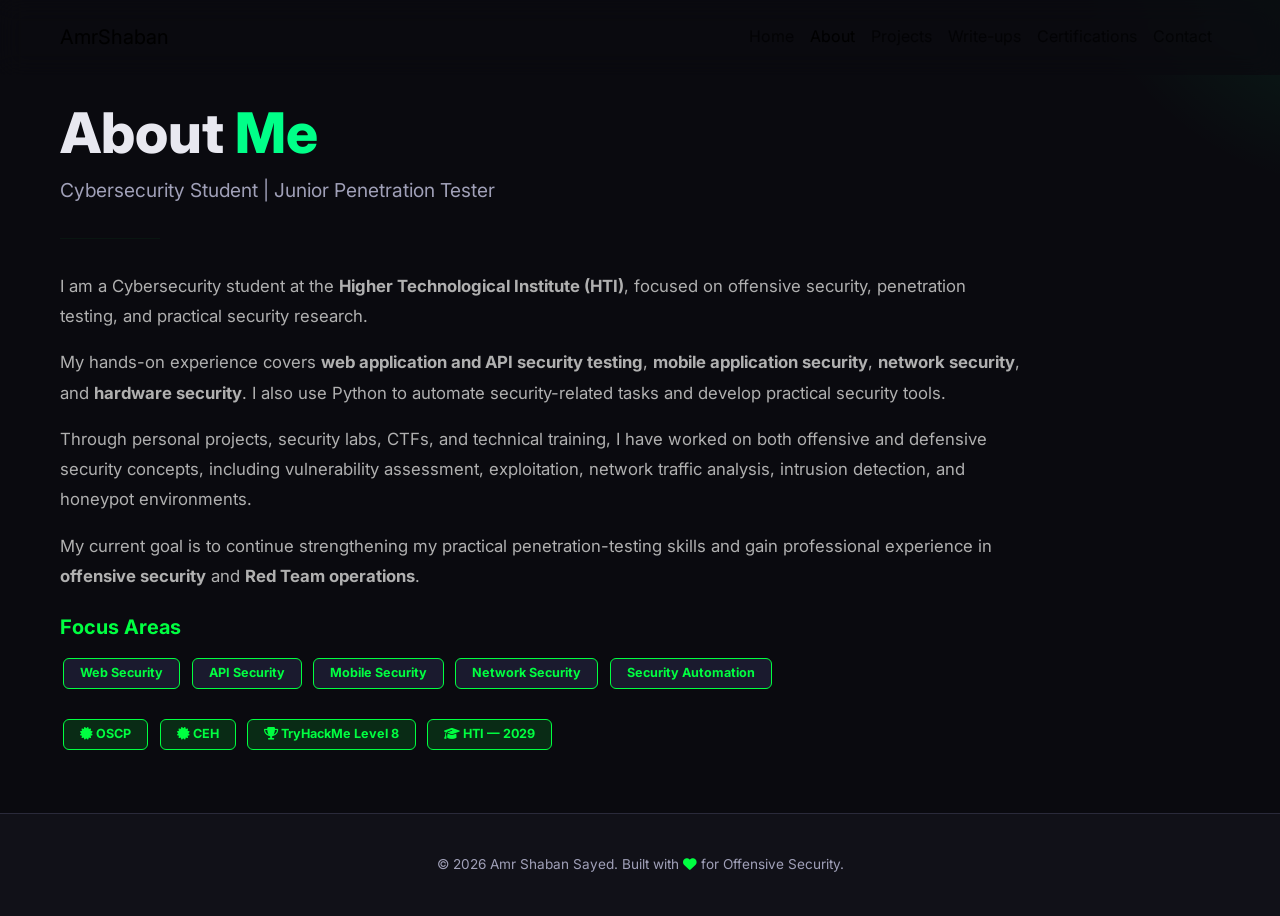
==== commit a0ca5457: "Refactor About page with Bootstrap and content updates Updated the About page to use Bootstrap for s" ====
--- a/about.html
+++ b/about.html
@@ -1,145 +1,102 @@
 <!DOCTYPE html>
-<html lang="en">
+<html lang="en" dir="ltr">
 <head>
     <meta charset="UTF-8">
     <meta name="viewport" content="width=device-width, initial-scale=1.0">
     <title>About | Amr Shaban</title>
+    <link href="https://cdn.jsdelivr.net/npm/bootstrap@5.3.0/dist/css/bootstrap.min.css" rel="stylesheet">
+    <link rel="stylesheet" href="https://cdnjs.cloudflare.com/ajax/libs/font-awesome/6.4.0/css/all.min.css">
     <link rel="stylesheet" href="css/style.css">
-    <link rel="stylesheet" href="https://cdnjs.cloudflare.com/ajax/libs/font-awesome/6.4.0/css/all.min.css">
 </head>
 <body>
 
     <!-- ===== Navigation ===== -->
-    <nav class="navbar" id="navbar">
+    <nav class="navbar navbar-expand-lg fixed-top">
         <div class="container">
-            <a href="index.html" class="logo">Amr<span>Shaban</span></a>
-            <ul class="nav-links" id="navLinks">
-                <li><a href="index.html">Home</a></li>
-                <li><a href="about.html" class="active">About</a></li>
-                <li><a href="projects.html">Projects</a></li>
-                <li><a href="writeups.html">Write-ups</a></li>
-                <li><a href="certifications.html">Certifications</a></li>
-                <li><a href="tools.html">Tools</a></li>
-                <li><a href="contact.html">Contact</a></li>
-            </ul>
-            <button class="hamburger" id="hamburger" aria-label="Toggle menu">
-                <span></span><span></span><span></span>
+            <a class="navbar-brand" href="index.html">Amr<span>Shaban</span></a>
+            <button class="navbar-toggler" type="button" data-bs-toggle="collapse" data-bs-target="#navbarNav">
+                <span class="navbar-toggler-icon"></span>
             </button>
+            <div class="collapse navbar-collapse" id="navbarNav">
+                <ul class="navbar-nav ms-auto">
+                    <li class="nav-item"><a class="nav-link" href="index.html">Home</a></li>
+                    <li class="nav-item"><a class="nav-link active" href="about.html">About</a></li>
+                    <li class="nav-item"><a class="nav-link" href="projects.html">Projects</a></li>
+                    <li class="nav-item"><a class="nav-link" href="writeups.html">Write-ups</a></li>
+                    <li class="nav-item"><a class="nav-link" href="certifications.html">Certifications</a></li>
+                    <li class="nav-item"><a class="nav-link" href="contact.html">Contact</a></li>
+                </ul>
+            </div>
         </div>
     </nav>
 
     <!-- ===== About Section ===== -->
-    <section class="section" style="padding-top:120px;">
+    <section class="hero" style="min-height:60vh;">
         <div class="container">
-            <div class="about-grid">
-                <div class="about-text">
-                    <span class="section-label">About Me</span>
-                    <h2 class="section-title">Who <span class="highlight">I Am</span></h2>
-                    <p>
-                        I'm <strong>Amr Shaban Sayed</strong>, a Cybersecurity student focused on 
-                        <strong>Offensive Security</strong> and <strong>Penetration Testing</strong>.
+            <div class="row">
+                <div class="col-lg-10">
+                    <h1>About <span class="highlight">Me</span></h1>
+                    <p class="subtitle" style="font-size:1.2rem;">
+                        Cybersecurity Student | Junior Penetration Tester
                     </p>
-                    <p>
-                        I have hands-on experience in <strong>Web Application Security</strong>,
-                        <strong>API Security</strong>, <strong>Mobile Security</strong>, and 
-                        <strong>Network Security</strong>. I'm passionate about building security 
-                        automation tools like <strong>SpiderForge</strong> (Web Security Assessment Platform) 
-                        and <strong>NeuroSnare</strong> (AI-Powered IDS/IPS).
-                    </p>
-                    <p>
-                        I'm currently pursuing a Bachelor's degree in Computers and Information
-                        at the Higher Technological Institute (HTI) - Heliopolis,
-                        expected to graduate in <strong>2029</strong>.
-                    </p>
-                    <p>
-                        My goal is to continuously improve my offensive security skills and
-                        contribute to making the digital world more secure.
-                    </p>
-                    <div style="margin-top:20px;display:flex;flex-wrap:wrap;gap:8px;">
-                        <span class="badge" style="background:var(--accent-dim);color:var(--accent);padding:6px 16px;border-radius:20px;border:1px solid var(--accent);">OSCP Preparation</span>
-                        <span class="badge" style="background:var(--accent-dim);color:var(--accent);padding:6px 16px;border-radius:20px;border:1px solid var(--accent);">CEH Training</span>
-                        <span class="badge" style="background:var(--bg-card);color:var(--text-secondary);padding:6px 16px;border-radius:20px;border:1px solid var(--border);">TryHackMe Level 8</span>
-                    </div>
-                </div>
+                    <hr style="border-color:#00ff4133;width:100px;margin:2rem 0;">
+                    <div style="color:#b0b0b0;font-size:1.05rem;line-height:1.8;">
+                        <p>
+                            I am a Cybersecurity student at the <strong>Higher Technological Institute (HTI)</strong>, 
+                            focused on offensive security, penetration testing, and practical security research.
+                        </p>
+                        <p>
+                            My hands-on experience covers <strong>web application and API security testing</strong>, 
+                            <strong>mobile application security</strong>, <strong>network security</strong>, 
+                            and <strong>hardware security</strong>. I also use Python to automate security-related tasks 
+                            and develop practical security tools.
+                        </p>
+                        <p>
+                            Through personal projects, security labs, CTFs, and technical training, I have worked on 
+                            both offensive and defensive security concepts, including vulnerability assessment, 
+                            exploitation, network traffic analysis, intrusion detection, and honeypot environments.
+                        </p>
+                        <p>
+                            My current goal is to continue strengthening my practical penetration-testing skills 
+                            and gain professional experience in <strong>offensive security</strong> and 
+                            <strong>Red Team operations</strong>.
+                        </p>
 
-                <div class="about-stats">
-                    <div class="stat-card"><div class="number">41</div><div class="label">TryHackMe Rooms</div></div>
-                    <div class="stat-card"><div class="number">8</div><div class="label">THM Level</div></div>
-                    <div class="stat-card"><div class="number">15%</div><div class="label">Top Rank</div></div>
-                    <div class="stat-card"><div class="number">5</div><div class="label">Security Projects</div></div>
-                </div>
-            </div>
-        </div>
-    </section>
+                        <!-- ===== Focus Areas ===== -->
+                        <h5 class="mt-4" style="color:#00ff41;">Focus Areas</h5>
+                        <div class="mt-3">
+                            <span class="badge" style="background:#1a1a2e;color:#00ff41;border:1px solid #00ff41;padding:0.5rem 1rem;margin:0.2rem;">
+                                Web Security
+                            </span>
+                            <span class="badge" style="background:#1a1a2e;color:#00ff41;border:1px solid #00ff41;padding:0.5rem 1rem;margin:0.2rem;">
+                                API Security
+                            </span>
+                            <span class="badge" style="background:#1a1a2e;color:#00ff41;border:1px solid #00ff41;padding:0.5rem 1rem;margin:0.2rem;">
+                                Mobile Security
+                            </span>
+                            <span class="badge" style="background:#1a1a2e;color:#00ff41;border:1px solid #00ff41;padding:0.5rem 1rem;margin:0.2rem;">
+                                Network Security
+                            </span>
+                            <span class="badge" style="background:#1a1a2e;color:#00ff41;border:1px solid #00ff41;padding:0.5rem 1rem;margin:0.2rem;">
+                                Security Automation
+                            </span>
+                        </div>
 
-    <!-- ===== Skills Section ===== -->
-    <section class="section" style="background:var(--bg-secondary);">
-        <div class="container">
-            <span class="section-label">Expertise</span>
-            <h2 class="section-title">My <span class="highlight">Skills</span></h2>
-            <p class="section-subtitle">Technologies and tools I work with.</p>
-
-            <div class="skills-grid" style="margin-top:40px;">
-                <div class="skill-card">
-                    <div class="skill-icon">🌐</div>
-                    <h5>Web & API Security</h5>
-                    <div class="skill-tags">
-                        <span>OWASP Top 10</span>
-                        <span>API Security</span>
-                        <span>Authentication</span>
-                        <span>Authorization</span>
-                        <span>Injection</span>
-                        <span>XSS</span>
-                        <span>IDOR</span>
-                    </div>
-                </div>
-                <div class="skill-card">
-                    <div class="skill-icon">📱</div>
-                    <h5>Mobile Security</h5>
-                    <div class="skill-tags">
-                        <span>Android Security</span>
-                        <span>APK Analysis</span>
-                        <span>Burp Suite</span>
-                        <span>Mobile Traffic Analysis</span>
-                    </div>
-                </div>
-                <div class="skill-card">
-                    <div class="skill-icon">🔧</div>
-                    <h5>Security Tools</h5>
-                    <div class="skill-tags">
-                        <span>Burp Suite</span>
-                        <span>Nmap</span>
-                        <span>Metasploit</span>
-                        <span>Wireshark</span>
-                        <span>Scapy</span>
-                    </div>
-                </div>
-                <div class="skill-card">
-                    <div class="skill-icon">🐍</div>
-                    <h5>Programming & Automation</h5>
-                    <div class="skill-tags">
-                        <span>Python</span>
-                        <span>Security Automation</span>
-                        <span>Bash</span>
-                    </div>
-                </div>
-                <div class="skill-card">
-                    <div class="skill-icon">🖥️</div>
-                    <h5>Networking</h5>
-                    <div class="skill-tags">
-                        <span>TCP/IP</span>
-                        <span>Linux</span>
-                        <span>Packet Analysis</span>
-                    </div>
-                </div>
-                <div class="skill-card">
-                    <div class="skill-icon">📦</div>
-                    <h5>Platforms</h5>
-                    <div class="skill-tags">
-                        <span>Kali Linux</span>
-                        <span>Docker</span>
-                        <span>VMware</span>
-                        <span>TryHackMe</span>
+                        <!-- ===== Badges ===== -->
+                        <div class="mt-4">
+                            <span class="badge" style="background:#00ff4122;color:#00ff41;border:1px solid #00ff41;padding:0.5rem 1rem;margin:0.2rem;">
+                                <i class="fas fa-certificate"></i> OSCP
+                            </span>
+                            <span class="badge" style="background:#00ff4122;color:#00ff41;border:1px solid #00ff41;padding:0.5rem 1rem;margin:0.2rem;">
+                                <i class="fas fa-certificate"></i> CEH
+                            </span>
+                            <span class="badge" style="background:#00ff4122;color:#00ff41;border:1px solid #00ff41;padding:0.5rem 1rem;margin:0.2rem;">
+                                <i class="fas fa-trophy"></i> TryHackMe Level 8
+                            </span>
+                            <span class="badge" style="background:#00ff4122;color:#00ff41;border:1px solid #00ff41;padding:0.5rem 1rem;margin:0.2rem;">
+                                <i class="fas fa-graduation-cap"></i> HTI — 2029
+                            </span>
+                        </div>
                     </div>
                 </div>
             </div>
@@ -149,16 +106,11 @@
     <!-- ===== Footer ===== -->
     <footer class="footer">
         <div class="container">
-            <div class="social-links">
-                <a href="https://github.com/milesmaro2006-dev" target="_blank"><i class="fab fa-github"></i></a>
-                <a href="https://www.linkedin.com/in/amr-shaban-2465153a6" target="_blank"><i class="fab fa-linkedin"></i></a>
-                <a href="https://tryhackme.com/p/Amrshaban2006" target="_blank"><i class="fas fa-user-secret"></i></a>
-                <a href="mailto:[your-email]"><i class="fas fa-envelope"></i></a>
-            </div>
-            <p>&copy; 2026 Amr Shaban Sayed. Built with <span class="heart">❤</span> for Offensive Security.</p>
+            <p class="mb-0">&copy; 2026 Amr Shaban Sayed. Built with <i class="fas fa-heart" style="color:#00ff41;"></i> for Offensive Security.</p>
         </div>
     </footer>
 
+    <script src="https://cdn.jsdelivr.net/npm/bootstrap@5.3.0/dist/js/bootstrap.bundle.min.js"></script>
     <script src="js/main.js"></script>
 </body>
 </html>
--- a/css/style.css
+++ b/css/style.css
@@ -550,75 +550,26 @@
     margin-bottom: 12px;
 }
 
-/* ===== Certifications Section ===== */
-.certs-grid {
-    display: grid;
-    grid-template-columns: repeat(auto-fit, minmax(180px, 1fr));
-    gap: 16px;
-}
-
-.cert-card {
-    background: var(--bg-card);
-    border: 1px solid var(--border);
-    border-radius: var(--radius);
-    padding: 20px;
-    text-align: center;
-    transition: var(--transition);
-}
-
-.cert-card:hover {
-    border-color: var(--accent);
-    transform: translateY(-3px);
-}
-
-.cert-card .cert-icon {
-    font-size: 2rem;
-    margin-bottom: 6px;
-}
-
-.cert-card h6 {
-    font-size: 0.85rem;
-    margin-bottom: 2px;
-}
-
-.cert-card .cert-org {
-    font-size: 0.7rem;
-    color: var(--text-secondary);
-}
-
 /* ===== Contact Section ===== */
 .contact-grid {
     display: grid;
     grid-template-columns: 1fr 1fr;
-    gap: 40px;
+    gap: 20px;
 }
 
 .contact-item {
+    background: var(--bg-card);
+    border: 1px solid var(--border);
+    border-radius: var(--radius);
+    padding: 20px;
     display: flex;
     align-items: center;
     gap: 16px;
-    padding: 16px;
-    background: var(--bg-card);
-    border: 1px solid var(--border);
-    border-radius: var(--radius);
     transition: var(--transition);
 }
 
 .contact-item:hover {
     border-color: var(--accent);
-}
-
-.contact-item .contact-icon {
-    font-size: 1.5rem;
-}
-
-.contact-item .contact-text {
-    font-size: 0.9rem;
-}
-
-.contact-item .contact-text .label {
-    color: var(--text-secondary);
-    font-size: 0.75rem;
 }
 
 @media (max-width: 768px) {
@@ -673,310 +624,4 @@
 .delay-1 { animation-delay: 0.1s; }
 .delay-2 { animation-delay: 0.2s; }
 .delay-3 { animation-delay: 0.3s; }
-.delay-4 { animation-delay: 0.4s; }    font-size: 1.5rem;
-}
-
-.navbar-brand span {
-    color: #ffffff;
-}
-
-.nav-link {
-    color: #b0b0b0 !important;
-    transition: color 0.3s ease;
-    font-weight: 500;
-}
-
-.nav-link:hover {
-    color: #00ff41 !important;
-}
-
-.nav-link.active {
-    color: #00ff41 !important;
-}
-
-/* ===== Hero Section ===== */
-.hero {
-    min-height: 90vh;
-    display: flex;
-    align-items: center;
-    background: linear-gradient(135deg, #0a0a0a 0%, #1a1a2e 100%);
-    position: relative;
-    overflow: hidden;
-}
-
-.hero::before {
-    content: '';
-    position: absolute;
-    top: -50%;
-    left: -50%;
-    width: 200%;
-    height: 200%;
-    background: radial-gradient(circle at center, transparent 0%, #0a0a0a 70%);
-    z-index: 0;
-}
-
-.hero .container {
-    position: relative;
-    z-index: 1;
-}
-
-.hero h1 {
-    font-size: 3.5rem;
-    font-weight: 700;
-    color: #ffffff;
-}
-
-.hero h1 .highlight {
-    color: #00ff41;
-}
-
-.hero .subtitle {
-    font-size: 1.3rem;
-    color: #b0b0b0;
-    margin: 1rem 0 2rem;
-}
-
-.hero .badge-group {
-    margin: 1.5rem 0;
-}
-
-.hero .badge-group .badge {
-    background-color: #00ff4122;
-    color: #00ff41;
-    border: 1px solid #00ff41;
-    padding: 0.5rem 1rem;
-    margin: 0.25rem;
-    font-size: 0.9rem;
-}
-
-.hero .btn-group-custom .btn {
-    margin: 0.25rem;
-    padding: 0.6rem 1.5rem;
-    border-radius: 4px;
-    font-weight: 500;
-    transition: all 0.3s ease;
-}
-
-.btn-primary-custom {
-    background-color: #00ff41;
-    color: #0a0a0a;
-    border: none;
-}
-
-.btn-primary-custom:hover {
-    background-color: #00cc33;
-    color: #0a0a0a;
-    transform: translateY(-2px);
-    box-shadow: 0 0 20px #00ff4166;
-}
-
-.btn-outline-custom {
-    background-color: transparent;
-    color: #00ff41;
-    border: 1px solid #00ff41;
-}
-
-.btn-outline-custom:hover {
-    background-color: #00ff41;
-    color: #0a0a0a;
-    transform: translateY(-2px);
-}
-
-/* ===== Sections ===== */
-.section-title {
-    font-size: 2.5rem;
-    font-weight: 700;
-    color: #ffffff;
-    margin-bottom: 0.5rem;
-}
-
-.section-title .highlight {
-    color: #00ff41;
-}
-
-.section-subtitle {
-    color: #888888;
-    font-size: 1.1rem;
-    margin-bottom: 3rem;
-}
-
-.section-dark {
-    background-color: #0d0d0d;
-    padding: 5rem 0;
-}
-
-.section-darker {
-    background-color: #0a0a0a;
-    padding: 5rem 0;
-}
-
-/* ===== Cards ===== */
-.card-custom {
-    background-color: #141414;
-    border: 1px solid #2a2a2a;
-    border-radius: 8px;
-    padding: 1.5rem;
-    transition: all 0.3s ease;
-    height: 100%;
-}
-
-.card-custom:hover {
-    transform: translateY(-5px);
-    border-color: #00ff41;
-    box-shadow: 0 0 30px #00ff4111;
-}
-
-.card-custom .card-icon {
-    font-size: 2.5rem;
-    margin-bottom: 1rem;
-}
-
-.card-custom h5 {
-    color: #ffffff;
-    font-weight: 600;
-}
-
-.card-custom p {
-    color: #b0b0b0;
-    font-size: 0.95rem;
-}
-
-.card-custom .tech-tag {
-    display: inline-block;
-    background-color: #1a1a2e;
-    color: #00ff41;
-    padding: 0.2rem 0.8rem;
-    border-radius: 20px;
-    font-size: 0.75rem;
-    margin: 0.2rem 0.1rem;
-}
-
-/* ===== Project Cards ===== */
-.project-card {
-    background-color: #141414;
-    border: 1px solid #2a2a2a;
-    border-radius: 8px;
-    overflow: hidden;
-    transition: all 0.3s ease;
-    height: 100%;
-}
-
-.project-card:hover {
-    transform: translateY(-5px);
-    border-color: #00ff41;
-    box-shadow: 0 0 30px #00ff4111;
-}
-
-.project-card .card-body {
-    padding: 1.5rem;
-}
-
-.project-card .card-body h5 {
-    color: #ffffff;
-    font-weight: 600;
-}
-
-.project-card .card-body p {
-    color: #b0b0b0;
-    font-size: 0.95rem;
-}
-
-.project-card .card-body .tech-tag {
-    display: inline-block;
-    background-color: #1a1a2e;
-    color: #00ff41;
-    padding: 0.2rem 0.8rem;
-    border-radius: 20px;
-    font-size: 0.75rem;
-    margin: 0.2rem 0.1rem;
-}
-
-/* ===== Certifications ===== */
-.cert-card {
-    background-color: #141414;
-    border: 1px solid #2a2a2a;
-    border-radius: 8px;
-    padding: 1.5rem;
-    text-align: center;
-    transition: all 0.3s ease;
-    height: 100%;
-}
-
-.cert-card:hover {
-    border-color: #00ff41;
-    transform: translateY(-3px);
-}
-
-.cert-card .cert-icon {
-    font-size: 2.5rem;
-    margin-bottom: 0.5rem;
-}
-
-.cert-card h6 {
-    color: #ffffff;
-    font-weight: 600;
-}
-
-.cert-card .cert-date {
-    color: #888888;
-    font-size: 0.8rem;
-}
-
-/* ===== Skills ===== */
-.skill-category {
-    background-color: #141414;
-    border: 1px solid #2a2a2a;
-    border-radius: 8px;
-    padding: 1.5rem;
-    height: 100%;
-}
-
-.skill-category h6 {
-    color: #00ff41;
-    font-weight: 600;
-    margin-bottom: 1rem;
-}
-
-.skill-category .skill-tag {
-    display: inline-block;
-    background-color: #1a1a2e;
-    color: #e0e0e0;
-    padding: 0.3rem 1rem;
-    border-radius: 20px;
-    font-size: 0.85rem;
-    margin: 0.2rem;
-}
-
-/* ===== Footer ===== */
-.footer {
-    background-color: #0a0a0a;
-    border-top: 1px solid #2a2a2a;
-    padding: 2rem 0;
-    text-align: center;
-}
-
-.footer a {
-    color: #888888;
-    transition: color 0.3s ease;
-    margin: 0 0.5rem;
-}
-
-.footer a:hover {
-    color: #00ff41;
-}
-
-/* ===== Responsive ===== */
-@media (max-width: 768px) {
-    .hero h1 {
-        font-size: 2.2rem;
-    }
-    .hero .subtitle {
-        font-size: 1rem;
-    }
-    .section-title {
-        font-size: 2rem;
-    }
-    .hero {
-        min-height: 70vh;
-    }
-}
+.delay-4 { animation-delay: 0.4s; }
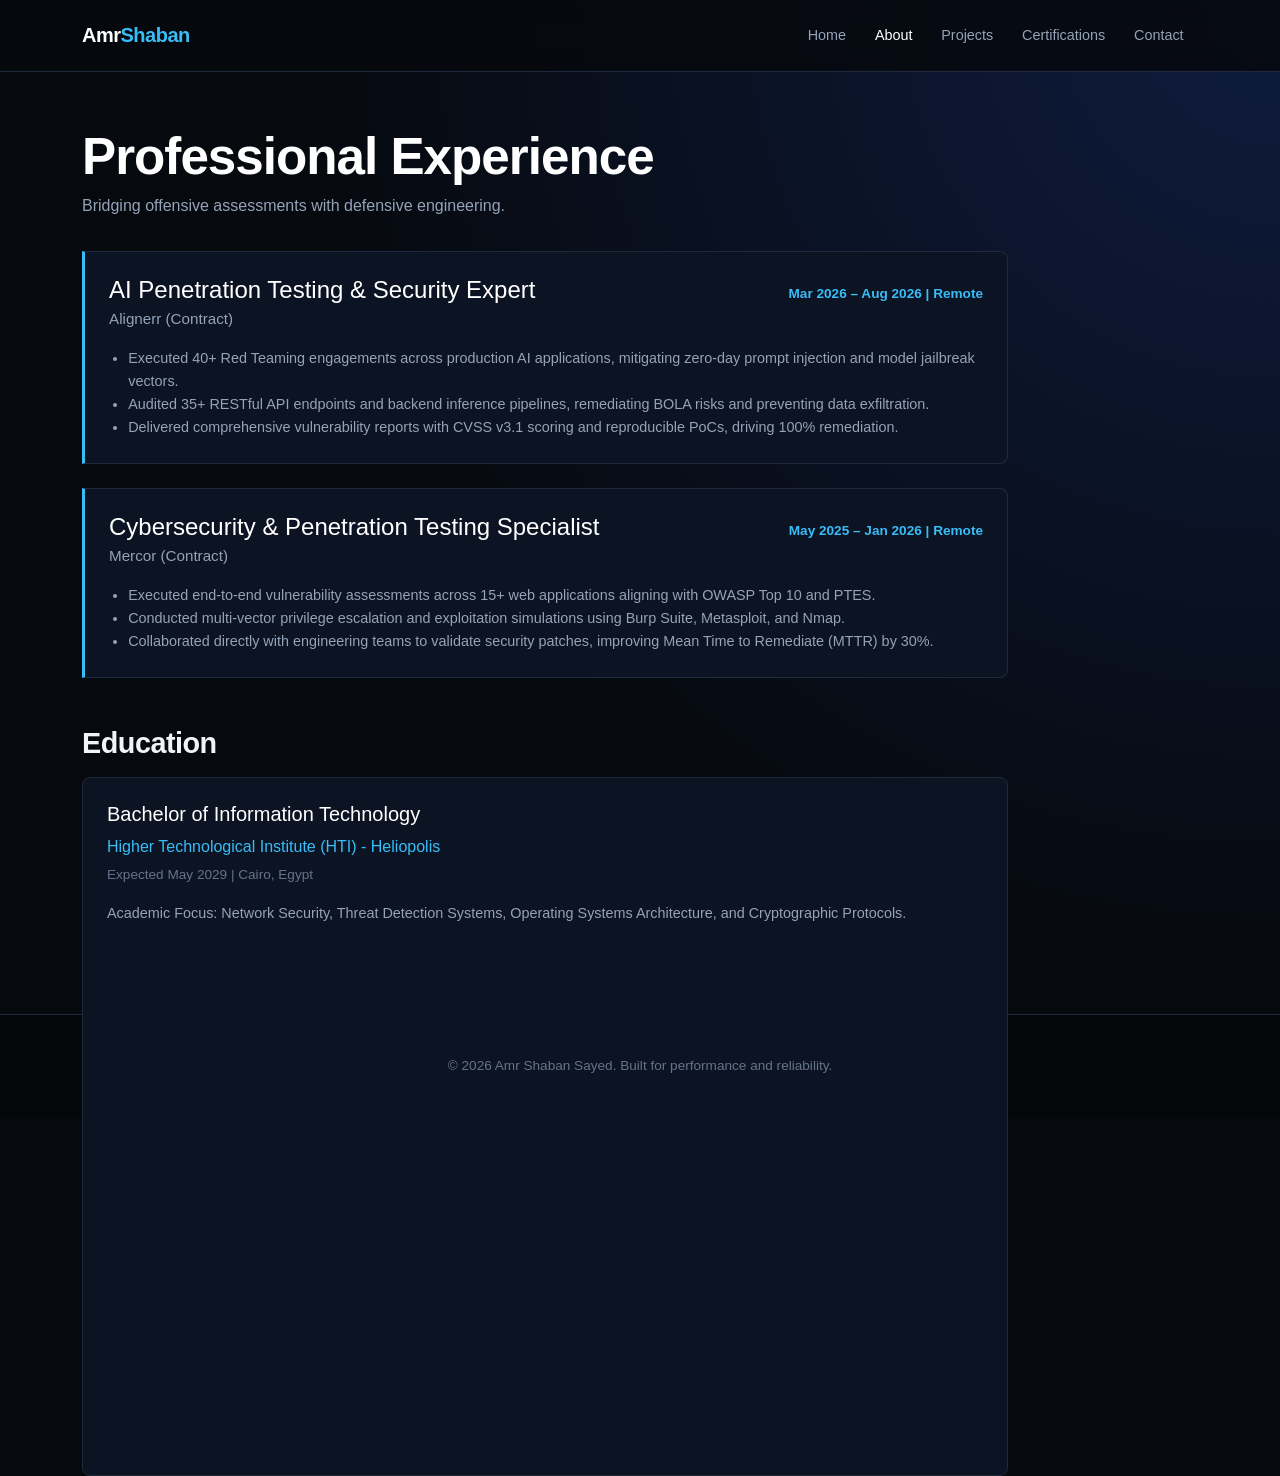
==== commit 732e1cba: "Update about.html" ====
--- a/about.html
+++ b/about.html
@@ -3,26 +3,26 @@
 <head>
     <meta charset="UTF-8">
     <meta name="viewport" content="width=device-width, initial-scale=1.0">
-    <title>About | Amr Shaban</title>
-    <link href="https://cdn.jsdelivr.net/npm/bootstrap@5.3.0/dist/css/bootstrap.min.css" rel="stylesheet">
-    <link rel="stylesheet" href="https://cdnjs.cloudflare.com/ajax/libs/font-awesome/6.4.0/css/all.min.css">
+    <title>About & Experience | Amr Shaban</title>
+
+    <link rel="preconnect" href="https://cdn.jsdelivr.net" crossorigin>
+    <link rel="preload" href="https://cdn.jsdelivr.net/npm/bootstrap@5.3.0/dist/css/bootstrap.min.css" as="style" onload="this.onload=null;this.rel='stylesheet'">
+    <noscript><link rel="stylesheet" href="https://cdn.jsdelivr.net/npm/bootstrap@5.3.0/dist/css/bootstrap.min.css"></noscript>
     <link rel="stylesheet" href="css/style.css">
 </head>
 <body>
 
-    <!-- ===== Navigation ===== -->
     <nav class="navbar navbar-expand-lg fixed-top">
         <div class="container">
             <a class="navbar-brand" href="index.html">Amr<span>Shaban</span></a>
             <button class="navbar-toggler" type="button" data-bs-toggle="collapse" data-bs-target="#navbarNav">
-                <span class="navbar-toggler-icon"></span>
+                <span class="navbar-toggler-icon" style="filter: invert(1);"></span>
             </button>
             <div class="collapse navbar-collapse" id="navbarNav">
                 <ul class="navbar-nav ms-auto">
                     <li class="nav-item"><a class="nav-link" href="index.html">Home</a></li>
                     <li class="nav-item"><a class="nav-link active" href="about.html">About</a></li>
                     <li class="nav-item"><a class="nav-link" href="projects.html">Projects</a></li>
-                    <li class="nav-item"><a class="nav-link" href="writeups.html">Write-ups</a></li>
                     <li class="nav-item"><a class="nav-link" href="certifications.html">Certifications</a></li>
                     <li class="nav-item"><a class="nav-link" href="contact.html">Contact</a></li>
                 </ul>
@@ -30,87 +30,65 @@
         </div>
     </nav>
 
-    <!-- ===== About Section ===== -->
-    <section class="hero" style="min-height:60vh;">
+    <section class="hero" style="min-height:75vh;">
         <div class="container">
+            <h1 class="section-title">Professional Experience</h1>
+            <p class="section-subtitle">Bridging offensive assessments with defensive engineering.</p>
+
             <div class="row">
                 <div class="col-lg-10">
-                    <h1>About <span class="highlight">Me</span></h1>
-                    <p class="subtitle" style="font-size:1.2rem;">
-                        Cybersecurity Student | Junior Penetration Tester
-                    </p>
-                    <hr style="border-color:#00ff4133;width:100px;margin:2rem 0;">
-                    <div style="color:#b0b0b0;font-size:1.05rem;line-height:1.8;">
-                        <p>
-                            I am a Cybersecurity student at the <strong>Higher Technological Institute (HTI)</strong>, 
-                            focused on offensive security, penetration testing, and practical security research.
+
+                    <!-- Alignerr Experience -->
+                    <div class="exp-card">
+                        <div class="d-flex justify-content-between align-items-baseline flex-wrap">
+                            <h4 style="color:#ffffff; margin-bottom: 2px;">AI Penetration Testing & Security Expert</h4>
+                            <span style="color:var(--accent); font-size: 0.85rem; font-weight:600;">Mar 2026 – Aug 2026 | Remote</span>
+                        </div>
+                        <p style="color:var(--text-muted); font-size: 0.95rem; font-weight:500;">Alignerr (Contract)</p>
+                        <ul style="color: var(--text-muted); font-size: 0.9rem; padding-left: 1.2rem; margin-bottom: 0;">
+                            <li>Executed 40+ Red Teaming engagements across production AI applications, mitigating zero-day prompt injection and model jailbreak vectors.</li>
+                            <li>Audited 35+ RESTful API endpoints and backend inference pipelines, remediating BOLA risks and preventing data exfiltration.</li>
+                            <li>Delivered comprehensive vulnerability reports with CVSS v3.1 scoring and reproducible PoCs, driving 100% remediation.</li>
+                        </ul>
+                    </div>
+
+                    <!-- Mercor Experience -->
+                    <div class="exp-card">
+                        <div class="d-flex justify-content-between align-items-baseline flex-wrap">
+                            <h4 style="color:#ffffff; margin-bottom: 2px;">Cybersecurity & Penetration Testing Specialist</h4>
+                            <span style="color:var(--accent); font-size: 0.85rem; font-weight:600;">May 2025 – Jan 2026 | Remote</span>
+                        </div>
+                        <p style="color:var(--text-muted); font-size: 0.95rem; font-weight:500;">Mercor (Contract)</p>
+                        <ul style="color: var(--text-muted); font-size: 0.9rem; padding-left: 1.2rem; margin-bottom: 0;">
+                            <li>Executed end-to-end vulnerability assessments across 15+ web applications aligning with OWASP Top 10 and PTES.</li>
+                            <li>Conducted multi-vector privilege escalation and exploitation simulations using Burp Suite, Metasploit, and Nmap.</li>
+                            <li>Collaborated directly with engineering teams to validate security patches, improving Mean Time to Remediate (MTTR) by 30%.</li>
+                        </ul>
+                    </div>
+
+                    <!-- Education -->
+                    <h3 class="section-title mt-5" style="font-size:1.8rem;">Education</h3>
+                    <div class="card-custom mt-3">
+                        <h5 style="color:#ffffff;">Bachelor of Information Technology</h5>
+                        <p style="color:var(--accent); margin-bottom: 0.3rem;">Higher Technological Institute (HTI) - Heliopolis</p>
+                        <p style="color:var(--text-dim); font-size:0.85rem;">Expected May 2029 | Cairo, Egypt</p>
+                        <p style="color:var(--text-muted); font-size:0.9rem; margin-bottom:0;">
+                            Academic Focus: Network Security, Threat Detection Systems, Operating Systems Architecture, and Cryptographic Protocols.
                         </p>
-                        <p>
-                            My hands-on experience covers <strong>web application and API security testing</strong>, 
-                            <strong>mobile application security</strong>, <strong>network security</strong>, 
-                            and <strong>hardware security</strong>. I also use Python to automate security-related tasks 
-                            and develop practical security tools.
-                        </p>
-                        <p>
-                            Through personal projects, security labs, CTFs, and technical training, I have worked on 
-                            both offensive and defensive security concepts, including vulnerability assessment, 
-                            exploitation, network traffic analysis, intrusion detection, and honeypot environments.
-                        </p>
-                        <p>
-                            My current goal is to continue strengthening my practical penetration-testing skills 
-                            and gain professional experience in <strong>offensive security</strong> and 
-                            <strong>Red Team operations</strong>.
-                        </p>
+                    </div>
 
-                        <!-- ===== Focus Areas ===== -->
-                        <h5 class="mt-4" style="color:#00ff41;">Focus Areas</h5>
-                        <div class="mt-3">
-                            <span class="badge" style="background:#1a1a2e;color:#00ff41;border:1px solid #00ff41;padding:0.5rem 1rem;margin:0.2rem;">
-                                Web Security
-                            </span>
-                            <span class="badge" style="background:#1a1a2e;color:#00ff41;border:1px solid #00ff41;padding:0.5rem 1rem;margin:0.2rem;">
-                                API Security
-                            </span>
-                            <span class="badge" style="background:#1a1a2e;color:#00ff41;border:1px solid #00ff41;padding:0.5rem 1rem;margin:0.2rem;">
-                                Mobile Security
-                            </span>
-                            <span class="badge" style="background:#1a1a2e;color:#00ff41;border:1px solid #00ff41;padding:0.5rem 1rem;margin:0.2rem;">
-                                Network Security
-                            </span>
-                            <span class="badge" style="background:#1a1a2e;color:#00ff41;border:1px solid #00ff41;padding:0.5rem 1rem;margin:0.2rem;">
-                                Security Automation
-                            </span>
-                        </div>
-
-                        <!-- ===== Badges ===== -->
-                        <div class="mt-4">
-                            <span class="badge" style="background:#00ff4122;color:#00ff41;border:1px solid #00ff41;padding:0.5rem 1rem;margin:0.2rem;">
-                                <i class="fas fa-certificate"></i> OSCP
-                            </span>
-                            <span class="badge" style="background:#00ff4122;color:#00ff41;border:1px solid #00ff41;padding:0.5rem 1rem;margin:0.2rem;">
-                                <i class="fas fa-certificate"></i> CEH
-                            </span>
-                            <span class="badge" style="background:#00ff4122;color:#00ff41;border:1px solid #00ff41;padding:0.5rem 1rem;margin:0.2rem;">
-                                <i class="fas fa-trophy"></i> TryHackMe Level 8
-                            </span>
-                            <span class="badge" style="background:#00ff4122;color:#00ff41;border:1px solid #00ff41;padding:0.5rem 1rem;margin:0.2rem;">
-                                <i class="fas fa-graduation-cap"></i> HTI — 2029
-                            </span>
-                        </div>
-                    </div>
                 </div>
             </div>
         </div>
     </section>
 
-    <!-- ===== Footer ===== -->
-    <footer class="footer">
+    <footer class="footer text-center">
         <div class="container">
-            <p class="mb-0">&copy; 2026 Amr Shaban Sayed. Built with <i class="fas fa-heart" style="color:#00ff41;"></i> for Offensive Security.</p>
+            <p class="mb-0">&copy; 2026 Amr Shaban Sayed. Built for performance and reliability.</p>
         </div>
     </footer>
 
-    <script src="https://cdn.jsdelivr.net/npm/bootstrap@5.3.0/dist/js/bootstrap.bundle.min.js"></script>
-    <script src="js/main.js"></script>
+    <script src="https://cdn.jsdelivr.net/npm/bootstrap@5.3.0/dist/js/bootstrap.bundle.min.js" defer></script>
+    <script src="js/main.js" defer></script>
 </body>
 </html>
--- a/css/style.css
+++ b/css/style.css
@@ -1,627 +1,270 @@
-/* ===== Google Fonts ===== */
-@import url('https://fonts.googleapis.com/css2?family=Inter:wght@400;500;600;700;800&family=Fira+Code:wght@400;600&display=swap');
-
-/* ===== Root Variables ===== */
 :root {
-    --bg-primary: #0a0a0f;
-    --bg-secondary: #111118;
-    --bg-card: #181825;
-    --bg-card-hover: #1f1f35;
-    --text-primary: #e8e8f0;
-    --text-secondary: #a0a0b8;
-    --accent: #00ff88;
-    --accent-dim: #00ff8822;
-    --accent-glow: 0 0 40px #00ff8844;
-    --border: #2a2a3a;
-    --radius: 12px;
-    --transition: 0.3s cubic-bezier(0.4, 0, 0.2, 1);
-}
-
-/* ===== Reset ===== */
+    --bg-main: #06090e;
+    --bg-card: #0c1322;
+    --bg-card-hover: #111a2f;
+    --border-color: #1e293b;
+    --border-hover: #38bdf8;
+    --text-main: #f1f5f9;
+    --text-muted: #94a3b8;
+    --text-dim: #64748b;
+    --accent: #38bdf8;
+    --accent-glow: rgba(56, 189, 248, 0.15);
+    --navy-highlight: #1e3a8a;
+    --radius: 8px;
+}
+
 * {
     margin: 0;
     padding: 0;
     box-sizing: border-box;
 }
 
-html {
-    scroll-behavior: smooth;
-}
-
 body {
-    font-family: 'Inter', -apple-system, BlinkMacSystemFont, sans-serif;
-    background-color: var(--bg-primary);
-    color: var(--text-primary);
+    font-family: -apple-system, BlinkMacSystemFont, "Segoe UI", Roboto, "Helvetica Neue", Arial, sans-serif;
+    background-color: var(--bg-main);
+    color: var(--text-main);
     line-height: 1.6;
+    font-display: swap;
     overflow-x: hidden;
 }
 
-/* ===== Scrollbar ===== */
-::-webkit-scrollbar { width: 6px; }
-::-webkit-scrollbar-track { background: var(--bg-secondary); }
-::-webkit-scrollbar-thumb { background: var(--accent); border-radius: 3px; }
-
-/* ===== Container ===== */
-.container {
-    max-width: 1200px;
-    margin: 0 auto;
-    padding: 0 20px;
-}
-
-/* ===== Typography ===== */
-h1, h2, h3, h4, h5, h6 {
+/* Scrollbar */
+::-webkit-scrollbar {
+    width: 6px;
+}
+::-webkit-scrollbar-track {
+    background: var(--bg-main);
+}
+::-webkit-scrollbar-thumb {
+    background: #1e293b;
+    border-radius: 3px;
+}
+::-webkit-scrollbar-thumb:hover {
+    background: var(--accent);
+}
+
+/* Navbar */
+.navbar {
+    background-color: rgba(6, 9, 14, 0.85) !important;
+    border-bottom: 1px solid var(--border-color);
+    padding: 0.9rem 0;
+    backdrop-filter: blur(12px);
+}
+
+.navbar-brand {
+    color: #ffffff !important;
     font-weight: 700;
-    line-height: 1.2;
-}
-
-a {
+    font-size: 1.25rem;
+    letter-spacing: -0.5px;
+}
+
+.navbar-brand span {
     color: var(--accent);
-    text-decoration: none;
-    transition: var(--transition);
-}
-
-a:hover {
-    color: #fff;
-}
-
-/* ===== Section Common ===== */
-.section {
-    padding: 80px 0;
-}
-
-.section-label {
-    font-size: 0.75rem;
-    font-weight: 600;
-    text-transform: uppercase;
-    letter-spacing: 2px;
-    color: var(--accent);
-    margin-bottom: 8px;
-}
-
-.section-title {
-    font-size: 2.5rem;
-    font-weight: 800;
-    margin-bottom: 12px;
-}
-
-.section-title .highlight {
-    color: var(--accent);
-}
-
-.section-subtitle {
-    font-size: 1.1rem;
-    color: var(--text-secondary);
-    max-width: 600px;
-}
-
-/* ===== Buttons ===== */
-.btn-primary {
+}
+
+.nav-link {
+    color: var(--text-muted) !important;
+    font-size: 0.9rem;
+    font-weight: 500;
+    padding: 0.5rem 0.9rem !important;
+    transition: color 0.2s ease;
+}
+
+.nav-link:hover, .nav-link.active {
+    color: #ffffff !important;
+}
+
+/* Hero Section */
+.hero {
+    min-height: 85vh;
+    display: flex;
+    align-items: center;
+    padding: 7rem 0 4rem;
+    background: radial-gradient(circle at top right, #0f1c3f 0%, transparent 60%);
+}
+
+.badge-status {
     display: inline-flex;
     align-items: center;
     gap: 8px;
+    background: rgba(56, 189, 248, 0.08);
+    color: var(--accent);
+    border: 1px solid rgba(56, 189, 248, 0.25);
+    padding: 0.35rem 0.9rem;
+    font-size: 0.8rem;
+    font-weight: 600;
+    border-radius: 20px;
+}
+
+.badge-status .status-dot {
+    width: 7px;
+    height: 7px;
     background: var(--accent);
-    color: #0a0a0f;
-    padding: 12px 28px;
-    border-radius: 8px;
-    font-weight: 600;
-    font-size: 0.9rem;
-    transition: var(--transition);
-    border: none;
-    cursor: pointer;
-}
-
-.btn-primary:hover {
-    transform: translateY(-2px);
-    box-shadow: var(--accent-glow);
-    color: #0a0a0f;
-}
-
-.btn-outline {
-    display: inline-flex;
-    align-items: center;
-    gap: 8px;
-    background: transparent;
-    color: var(--text-primary);
-    padding: 12px 28px;
-    border-radius: 8px;
-    font-weight: 600;
-    font-size: 0.9rem;
-    border: 1px solid var(--border);
-    transition: var(--transition);
-    cursor: pointer;
-}
-
-.btn-outline:hover {
-    border-color: var(--accent);
+    border-radius: 50%;
+    box-shadow: 0 0 8px var(--accent);
+}
+
+.hero h1 {
+    font-size: 3.2rem;
+    font-weight: 800;
+    letter-spacing: -1px;
+    line-height: 1.15;
+    margin-top: 1rem;
+    color: #ffffff;
+}
+
+.hero .subtitle {
+    font-size: 1.25rem;
     color: var(--accent);
-    transform: translateY(-2px);
-}
-
-.btn-sm {
-    padding: 8px 18px;
-    font-size: 0.8rem;
-}
-
-/* ===== Navigation ===== */
-.navbar {
-    position: fixed;
-    top: 0;
-    left: 0;
-    right: 0;
-    z-index: 1000;
-    padding: 16px 0;
-    background: rgba(10, 10, 15, 0.8);
-    backdrop-filter: blur(12px);
-    border-bottom: 1px solid transparent;
-    transition: var(--transition);
-}
-
-.navbar.scrolled {
-    border-bottom-color: var(--border);
-}
-
-.navbar .container {
-    display: flex;
-    justify-content: space-between;
-    align-items: center;
-}
-
-.navbar .logo {
-    font-size: 1.3rem;
-    font-weight: 800;
-    color: #fff;
-}
-
-.navbar .logo span {
-    color: var(--accent);
-}
-
-.navbar .nav-links {
-    display: flex;
-    gap: 8px;
-    list-style: none;
-}
-
-.navbar .nav-links a {
-    color: var(--text-secondary);
-    padding: 8px 16px;
-    border-radius: 6px;
-    font-size: 0.85rem;
-    font-weight: 500;
-    transition: var(--transition);
-}
-
-.navbar .nav-links a:hover,
-.navbar .nav-links a.active {
-    color: #fff;
-    background: var(--bg-card);
-}
-
-/* Mobile Menu */
-.navbar .hamburger {
-    display: none;
-    flex-direction: column;
-    gap: 5px;
-    cursor: pointer;
-    background: none;
-    border: none;
-    padding: 4px;
-}
-
-.navbar .hamburger span {
-    width: 25px;
-    height: 2px;
-    background: #fff;
-    border-radius: 2px;
-    transition: var(--transition);
-}
-
-@media (max-width: 768px) {
-    .navbar .nav-links {
-        display: none;
-        flex-direction: column;
-        position: absolute;
-        top: 100%;
-        left: 0;
-        right: 0;
-        background: var(--bg-primary);
-        padding: 20px;
-        border-bottom: 1px solid var(--border);
-    }
-    .navbar .nav-links.open { display: flex; }
-    .navbar .hamburger { display: flex; }
-}
-
-/* ===== Hero Section ===== */
-.hero {
-    min-height: 100vh;
-    display: flex;
-    align-items: center;
-    padding: 100px 0 60px;
-    position: relative;
-    overflow: hidden;
-}
-
-.hero::before {
-    content: '';
-    position: absolute;
-    top: -50%;
-    right: -30%;
-    width: 600px;
-    height: 600px;
-    background: radial-gradient(circle, var(--accent-dim) 0%, transparent 70%);
-    pointer-events: none;
-}
-
-.hero .hero-content {
-    position: relative;
-    z-index: 1;
-}
-
-.hero .hero-badge {
-    display: inline-block;
-    background: var(--accent-dim);
-    color: var(--accent);
-    padding: 4px 14px;
-    border-radius: 20px;
-    font-size: 0.75rem;
-    font-weight: 600;
-    margin-bottom: 16px;
-    border: 1px solid var(--accent);
-}
-
-.hero h1 {
-    font-size: 3.5rem;
-    font-weight: 800;
-    margin-bottom: 8px;
-}
-
-.hero h1 .highlight {
-    color: var(--accent);
-}
-
-.hero .subtitle {
-    font-size: 1.2rem;
-    color: var(--text-secondary);
-    margin-bottom: 8px;
-}
-
-.hero .subtitle-2 {
-    font-size: 1rem;
-    color: var(--text-secondary);
-    margin-bottom: 24px;
-}
-
-.hero .badge-group {
+    font-weight: 600;
+    margin-top: 0.6rem;
+}
+
+.hero .description {
+    font-size: 1.05rem;
+    color: var(--text-muted);
+    max-width: 650px;
+    margin: 1.2rem 0 1.8rem;
+}
+
+/* Buttons */
+.btn-group-custom {
     display: flex;
     flex-wrap: wrap;
-    gap: 8px;
-    margin-bottom: 28px;
-}
-
-.hero .badge-group .badge {
+    gap: 0.75rem;
+}
+
+.btn-primary-custom {
+    background: var(--accent);
+    color: #030712;
+    font-weight: 600;
+    font-size: 0.9rem;
+    padding: 0.65rem 1.3rem;
+    border-radius: var(--radius);
+    border: none;
+    transition: all 0.2s ease;
+    text-decoration: none;
+}
+
+.btn-primary-custom:hover {
+    background: #7dd3fc;
+    box-shadow: 0 4px 15px var(--accent-glow);
+    color: #030712;
+}
+
+.btn-outline-custom {
+    background: transparent;
+    color: var(--text-main);
+    font-weight: 500;
+    font-size: 0.9rem;
+    padding: 0.65rem 1.3rem;
+    border-radius: var(--radius);
+    border: 1px solid var(--border-color);
+    transition: all 0.2s ease;
+    text-decoration: none;
+}
+
+.btn-outline-custom:hover {
+    border-color: var(--text-muted);
+    background: rgba(255, 255, 255, 0.03);
+    color: #ffffff;
+}
+
+/* Terminal & Code Blocks */
+.terminal {
+    background: #080d1a;
+    border: 1px solid var(--border-color);
+    border-radius: var(--radius);
+    padding: 1.25rem;
+    font-family: ui-monospace, SFMono-Regular, Menlo, Monaco, Consolas, monospace;
+    font-size: 0.85rem;
+    line-height: 1.7;
+    color: var(--text-muted);
+}
+
+.terminal .t-user { color: var(--accent); }
+.terminal .t-val { color: #f8fafc; font-weight: 500; }
+.terminal .t-dim { color: var(--text-dim); }
+
+/* Stats Bar */
+.stats-row {
+    margin-top: 3.5rem;
+    padding-top: 2rem;
+    border-top: 1px solid var(--border-color);
+}
+
+.stat-item .stat-number {
+    font-size: 2.2rem;
+    font-weight: 800;
+    color: #ffffff;
+    letter-spacing: -0.5px;
+}
+
+.stat-item .stat-label {
+    font-size: 0.82rem;
+    color: var(--text-dim);
+    text-transform: uppercase;
+    font-weight: 600;
+    letter-spacing: 0.5px;
+}
+
+/* Cards & Grid */
+.card-custom, .project-card, .cert-card {
     background: var(--bg-card);
-    color: var(--text-secondary);
-    padding: 6px 16px;
-    border-radius: 20px;
-    font-size: 0.8rem;
-    border: 1px solid var(--border);
-}
-
-.hero .badge-group .badge.highlight {
-    border-color: var(--accent);
-    color: var(--accent);
-}
-
-.hero .btn-group {
-    display: flex;
-    flex-wrap: wrap;
-    gap: 10px;
-}
-
-/* Hero Terminal */
-.hero .terminal {
-    background: var(--bg-secondary);
-    border: 1px solid var(--border);
-    border-radius: var(--radius);
-    padding: 20px 24px;
-    font-family: 'Fira Code', monospace;
-    font-size: 0.8rem;
-    color: var(--text-secondary);
-    position: relative;
-    z-index: 1;
-    margin-top: 40px;
-}
-
-.hero .terminal .line {
-    display: flex;
-    gap: 12px;
-    padding: 2px 0;
-}
-
-.hero .terminal .prompt {
-    color: var(--accent);
-}
-
-.hero .terminal .cmd {
-    color: #fff;
-}
-
-.hero .terminal .output {
-    color: var(--text-secondary);
-    padding-left: 20px;
-}
-
-@media (max-width: 768px) {
-    .hero h1 { font-size: 2.2rem; }
-    .hero .subtitle { font-size: 1rem; }
-    .hero .btn-group .btn-primary,
-    .hero .btn-group .btn-outline {
-        width: 100%;
-        justify-content: center;
-    }
-}
-
-/* ===== About Section ===== */
-.about-grid {
-    display: grid;
-    grid-template-columns: 1fr 1fr;
-    gap: 60px;
-    align-items: start;
-}
-
-.about-text p {
-    color: var(--text-secondary);
-    margin-bottom: 16px;
-    font-size: 1.05rem;
-}
-
-.about-stats {
-    display: grid;
-    grid-template-columns: 1fr 1fr;
-    gap: 16px;
-}
-
-.about-stats .stat-card {
+    border: 1px solid var(--border-color);
+    border-radius: var(--radius);
+    padding: 1.5rem;
+    height: 100%;
+    transition: border-color 0.2s, transform 0.2s;
+}
+
+.card-custom:hover, .project-card:hover, .cert-card:hover {
+    border-color: var(--border-hover);
+    transform: translateY(-3px);
+}
+
+.tech-tag {
+    display: inline-block;
+    background: rgba(30, 41, 59, 0.6);
+    color: var(--text-muted);
+    border: 1px solid rgba(255, 255, 255, 0.06);
+    font-size: 0.75rem;
+    padding: 0.2rem 0.65rem;
+    border-radius: 4px;
+    margin: 0.2rem 0.15rem;
+}
+
+/* Section Title */
+.section-title {
+    font-size: 2.2rem;
+    font-weight: 800;
+    letter-spacing: -0.5px;
+    margin-bottom: 0.4rem;
+}
+
+.section-subtitle {
+    color: var(--text-muted);
+    font-size: 1rem;
+    margin-bottom: 2rem;
+}
+
+/* Experience Timeline Cards */
+.exp-card {
     background: var(--bg-card);
-    border: 1px solid var(--border);
-    border-radius: var(--radius);
-    padding: 20px;
-    text-align: center;
-}
-
-.about-stats .stat-card .number {
-    font-size: 1.8rem;
-    font-weight: 800;
-    color: var(--accent);
-}
-
-.about-stats .stat-card .label {
-    font-size: 0.8rem;
-    color: var(--text-secondary);
-}
-
-@media (max-width: 768px) {
-    .about-grid { grid-template-columns: 1fr; gap: 40px; }
-}
-
-/* ===== Skills Section ===== */
-.skills-grid {
-    display: grid;
-    grid-template-columns: repeat(auto-fit, minmax(220px, 1fr));
-    gap: 20px;
-}
-
-.skill-card {
-    background: var(--bg-card);
-    border: 1px solid var(--border);
-    border-radius: var(--radius);
-    padding: 24px;
-    transition: var(--transition);
-}
-
-.skill-card:hover {
-    border-color: var(--accent);
-    transform: translateY(-4px);
-}
-
-.skill-card .skill-icon {
-    font-size: 1.8rem;
-    margin-bottom: 12px;
-}
-
-.skill-card h5 {
-    font-size: 0.95rem;
-    margin-bottom: 8px;
-}
-
-.skill-card .skill-tags {
-    display: flex;
-    flex-wrap: wrap;
-    gap: 6px;
-}
-
-.skill-card .skill-tags span {
-    background: var(--bg-primary);
-    color: var(--text-secondary);
-    padding: 2px 12px;
-    border-radius: 12px;
-    font-size: 0.7rem;
-    border: 1px solid var(--border);
-}
-
-/* ===== Projects Section ===== */
-.projects-grid {
-    display: grid;
-    grid-template-columns: repeat(auto-fit, minmax(300px, 1fr));
-    gap: 24px;
-}
-
-.project-card {
-    background: var(--bg-card);
-    border: 1px solid var(--border);
-    border-radius: var(--radius);
-    padding: 28px;
-    transition: var(--transition);
-}
-
-.project-card:hover {
-    border-color: var(--accent);
-    transform: translateY(-6px);
-    box-shadow: var(--accent-glow);
-}
-
-.project-card .project-icon {
-    font-size: 2.2rem;
-    margin-bottom: 12px;
-}
-
-.project-card h4 {
-    font-size: 1.1rem;
-    margin-bottom: 8px;
-}
-
-.project-card p {
-    color: var(--text-secondary);
-    font-size: 0.9rem;
-    margin-bottom: 16px;
-}
-
-.project-card .tech-tags {
-    display: flex;
-    flex-wrap: wrap;
-    gap: 6px;
-    margin-bottom: 16px;
-}
-
-.project-card .tech-tags span {
-    background: var(--bg-primary);
-    color: var(--text-secondary);
-    padding: 2px 12px;
-    border-radius: 12px;
-    font-size: 0.7rem;
-    border: 1px solid var(--border);
-}
-
-.project-card .project-links {
-    display: flex;
-    gap: 10px;
-}
-
-/* ===== Write-ups Section ===== */
-.writeups-grid {
-    display: grid;
-    grid-template-columns: repeat(auto-fit, minmax(280px, 1fr));
-    gap: 24px;
-}
-
-.writeup-card {
-    background: var(--bg-card);
-    border: 1px solid var(--border);
-    border-radius: var(--radius);
-    padding: 24px;
-    transition: var(--transition);
-}
-
-.writeup-card:hover {
-    border-color: var(--accent);
-    transform: translateY(-4px);
-}
-
-.writeup-card .writeup-icon {
-    font-size: 1.8rem;
-    margin-bottom: 8px;
-}
-
-.writeup-card h5 {
-    font-size: 1rem;
-    margin-bottom: 4px;
-}
-
-.writeup-card .writeup-meta {
-    color: var(--text-secondary);
-    font-size: 0.75rem;
-    margin-bottom: 8px;
-}
-
-.writeup-card p {
-    color: var(--text-secondary);
+    border-left: 3px solid var(--accent);
+    border-radius: 0 var(--radius) var(--radius) 0;
+    padding: 1.5rem;
+    margin-bottom: 1.5rem;
+    border-top: 1px solid var(--border-color);
+    border-right: 1px solid var(--border-color);
+    border-bottom: 1px solid var(--border-color);
+}
+
+/* Footer */
+.footer {
+    border-top: 1px solid var(--border-color);
+    padding: 2.5rem 0;
+    background: #04060a;
+    color: var(--text-dim);
     font-size: 0.85rem;
-    margin-bottom: 12px;
-}
-
-/* ===== Contact Section ===== */
-.contact-grid {
-    display: grid;
-    grid-template-columns: 1fr 1fr;
-    gap: 20px;
-}
-
-.contact-item {
-    background: var(--bg-card);
-    border: 1px solid var(--border);
-    border-radius: var(--radius);
-    padding: 20px;
-    display: flex;
-    align-items: center;
-    gap: 16px;
-    transition: var(--transition);
-}
-
-.contact-item:hover {
-    border-color: var(--accent);
-}
-
-@media (max-width: 768px) {
-    .contact-grid { grid-template-columns: 1fr; }
-}
-
-/* ===== Footer ===== */
-.footer {
-    background: var(--bg-secondary);
-    border-top: 1px solid var(--border);
-    padding: 40px 0;
-    text-align: center;
-}
-
-.footer .social-links {
-    display: flex;
-    justify-content: center;
-    gap: 16px;
-    margin-bottom: 16px;
-}
-
-.footer .social-links a {
-    color: var(--text-secondary);
-    font-size: 1.2rem;
-    transition: var(--transition);
-}
-
-.footer .social-links a:hover {
-    color: var(--accent);
-    transform: translateY(-2px);
-}
-
-.footer p {
-    color: var(--text-secondary);
-    font-size: 0.85rem;
-}
-
-.footer p .heart {
-    color: var(--accent);
-}
-
-/* ===== Animations ===== */
-@keyframes fadeUp {
-    from { opacity: 0; transform: translateY(30px); }
-    to { opacity: 1; transform: translateY(0); }
-}
-
-.fade-up {
-    animation: fadeUp 0.6s ease forwards;
-}
-
-.delay-1 { animation-delay: 0.1s; }
-.delay-2 { animation-delay: 0.2s; }
-.delay-3 { animation-delay: 0.3s; }
-.delay-4 { animation-delay: 0.4s; }
+}
